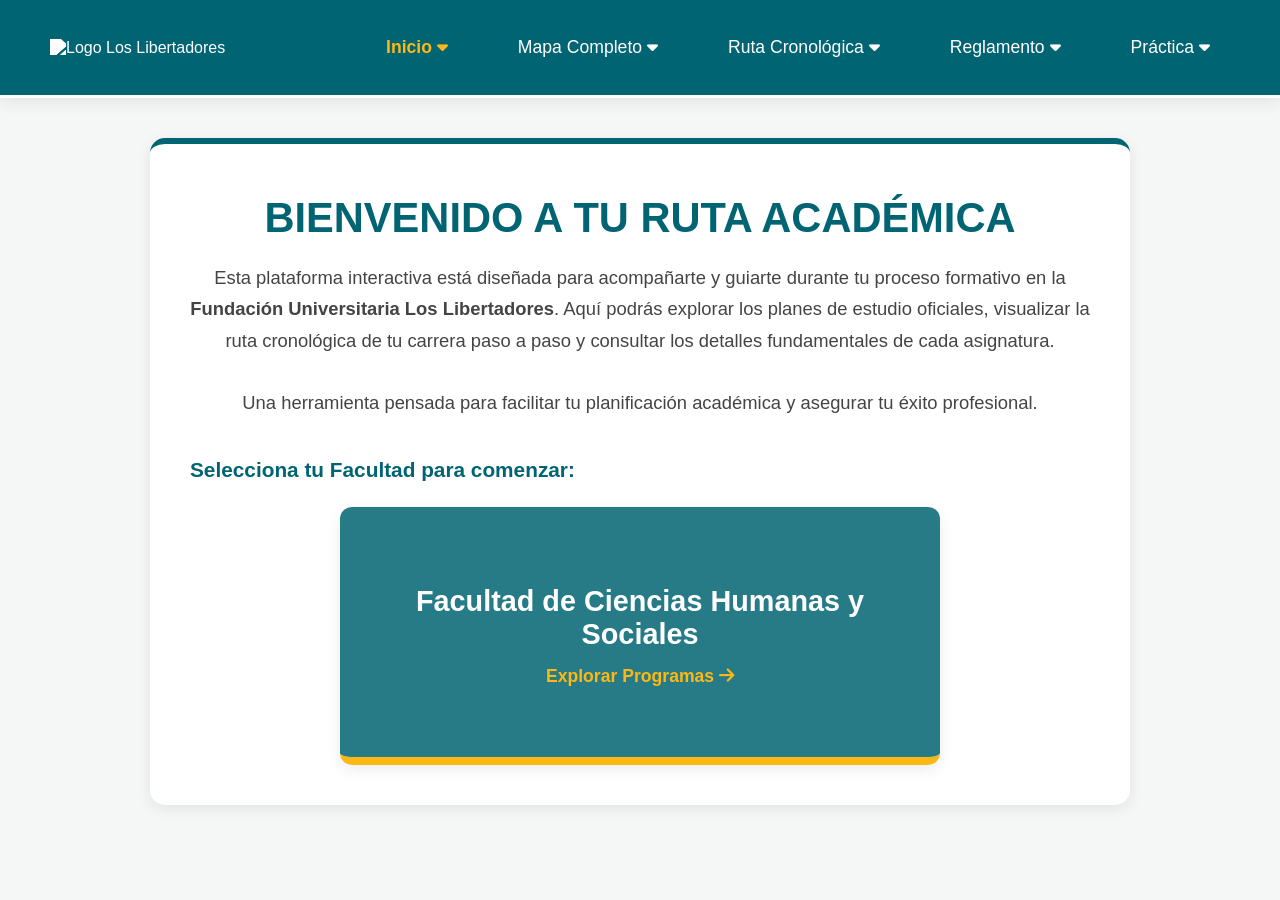
==== index.html @ 33a3ed1f "Update 17_04_26 index.html" ====
<!DOCTYPE html>
<html lang="es">
<head>
    <meta charset="UTF-8">
    <meta name="viewport" content="width=device-width, initial-scale=1.0">
    <title>Orientación de Ruta Académica - Los Libertadores</title>
    <link rel="stylesheet" href="style.css">
    <link rel="stylesheet" href="https://cdnjs.cloudflare.com/ajax/libs/font-awesome/6.0.0-beta3/css/all.min.css">
</head>
<body>

    <nav class="nav-institucional">
        <div class="nav-container">
            <img src="https://www.ulibertadores.edu.co/wp-content/uploads/Logo-Los-Libertadores-3-1.png" alt="Logo Los Libertadores" class="logo-nav">
            <div class="nav-menus">
                
                <div class="nav-dropdown">
                    <button class="nav-btn activo" id="btn-inicio" onclick="cambiarSeccion('pantalla-bienvenida')">Inicio <i class="fas fa-caret-down"></i></button>
                    <div class="dropdown-content">
                        <a onclick="cambiarSeccion('seleccion-programa')">Ver Todas las Facultades</a>
                        <a onclick="seleccionarCarrera('Educación Infantil Bogotá', 'seleccion-programa')">Ed. Infantil (Bogotá)</a>
                        <a onclick="seleccionarCarrera('Educación Infantil Cartagena', 'seleccion-programa')">Ed. Infantil (Cartagena)</a>
                        <a onclick="seleccionarCarrera('Educación Especial Bogotá', 'seleccion-programa')">Educación Especial</a>
                        <a onclick="seleccionarCarrera('Educación Infantil Virtual', 'seleccion-programa')">Ed. Infantil (Virtual)</a>
                        <a onclick="seleccionarCarrera('Etnoeducación Virtual', 'seleccion-programa')">Etnoeducación (Virtual)</a>
                    </div>
                </div>

                <div class="nav-dropdown">
                    <button class="nav-btn">Mapa Completo <i class="fas fa-caret-down"></i></button>
                    <div class="dropdown-content">
                        <a onclick="seleccionarCarrera('Educación Infantil Bogotá', 'mapa-general')">Ed. Infantil (Bogotá)</a>
                        <a onclick="seleccionarCarrera('Educación Infantil Cartagena', 'mapa-general')">Ed. Infantil (Cartagena)</a>
                        <a onclick="seleccionarCarrera('Educación Especial Bogotá', 'mapa-general')">Educación Especial</a>
                        <a onclick="seleccionarCarrera('Educación Infantil Virtual', 'mapa-general')">Ed. Infantil (Virtual)</a>
                        <a onclick="seleccionarCarrera('Etnoeducación Virtual', 'mapa-general')">Etnoeducación (Virtual)</a>
                    </div>
                </div>

                <div class="nav-dropdown">
                    <button class="nav-btn">Ruta Cronológica <i class="fas fa-caret-down"></i></button>
                    <div class="dropdown-content">
                        <a onclick="seleccionarCarrera('Educación Infantil Bogotá', 'mapa-cronologico')">Ed. Infantil (Bogotá)</a>
                        <a onclick="seleccionarCarrera('Educación Infantil Cartagena', 'mapa-cronologico')">Ed. Infantil (Cartagena)</a>
                        <a onclick="seleccionarCarrera('Educación Especial Bogotá', 'mapa-cronologico')">Educación Especial</a>
                        <a onclick="seleccionarCarrera('Educación Infantil Virtual', 'mapa-cronologico')">Ed. Infantil (Virtual)</a>
                        <a onclick="seleccionarCarrera('Etnoeducación Virtual', 'mapa-cronologico')">Etnoeducación (Virtual)</a>
                    </div>
                </div>

                <div class="nav-dropdown">
                    <button class="nav-btn" id="btn-reglamento" onclick="cambiarSeccion('pantalla-reglamento')">Reglamento <i class="fas fa-caret-down"></i></button>
                    <div class="dropdown-content">
                        <a onclick="seleccionarCarrera('Educación Infantil Bogotá', 'pantalla-reglamento')">Ed. Infantil (Bogotá)</a>
                        <a onclick="seleccionarCarrera('Educación Infantil Cartagena', 'pantalla-reglamento')">Ed. Infantil (Cartagena)</a>
                        <a onclick="seleccionarCarrera('Educación Especial Bogotá', 'pantalla-reglamento')">Educación Especial</a>
                        <a onclick="seleccionarCarrera('Educación Infantil Virtual', 'pantalla-reglamento')">Ed. Infantil (Virtual)</a>
                        <a onclick="seleccionarCarrera('Etnoeducación Virtual', 'pantalla-reglamento')">Etnoeducación (Virtual)</a>
                    </div>
                </div>

                <div class="nav-dropdown">
                    <button class="nav-btn" id="btn-practica" onclick="cambiarSeccion('pantalla-practica')">Práctica <i class="fas fa-caret-down"></i></button>
                    <div class="dropdown-content">
                        <a onclick="seleccionarCarrera('Educación Infantil Bogotá', 'pantalla-practica')">Ed. Infantil (Bogotá)</a>
                        <a onclick="seleccionarCarrera('Educación Infantil Cartagena', 'pantalla-practica')">Ed. Infantil (Cartagena)</a>
                        <a onclick="seleccionarCarrera('Educación Especial Bogotá', 'pantalla-practica')">Educación Especial</a>
                        <a onclick="seleccionarCarrera('Educación Infantil Virtual', 'pantalla-practica')">Ed. Infantil (Virtual)</a>
                        <a onclick="seleccionarCarrera('Etnoeducación Virtual', 'pantalla-practica')">Etnoeducación (Virtual)</a>
                    </div>
                </div>

            </div>
        </div>
    </nav>

    <main class="contenedor-plataforma">
        
        <section id="pantalla-bienvenida" class="pantalla-activa">
            <div class="contenedor-facultad centrado-intro">
                <h1 class="titulo-bienvenida">Bienvenido a tu Ruta Académica</h1>
                <p class="intro-texto">
                    Esta plataforma interactiva está diseñada para acompañarte y guiarte durante tu proceso formativo en la <strong>Fundación Universitaria Los Libertadores</strong>. Aquí podrás explorar los planes de estudio oficiales, visualizar la ruta cronológica de tu carrera paso a paso y consultar los detalles fundamentales de cada asignatura. <br><br>Una herramienta pensada para facilitar tu planificación académica y asegurar tu éxito profesional.
                </p>
                
                <h3 style="color: var(--color-institucional); margin-bottom: 25px; font-size: 1.3rem;">Selecciona tu Facultad para comenzar:</h3>
                
                <div class="grid-licenciaturas" style="grid-template-columns: 1fr; max-width: 600px; margin: 0 auto;">
                    <div class="card-carrera" style="background-image: url('https://images.unsplash.com/photo-1523240795612-9a054b0db644?q=80'); cursor: pointer;" onclick="cambiarSeccion('seleccion-programa')">
                        <div class="overlay-card"></div>
                        <div class="contenido-card">
                            <h2 style="font-size: 1.8rem; margin-bottom: 10px;">Facultad de Ciencias Humanas y Sociales</h2>
                            <p style="color: var(--amarillo-lib); font-weight: bold; font-size: 1.1rem; margin-top: 15px;">Explorar Programas <i class="fas fa-arrow-right"></i></p>
                        </div>
                    </div>
                </div>
            </div>
        </section>

        <section id="pantalla-reglamento" class="pantalla-oculta">
            <div class="contenedor-facultad">
                <h2 class="titulo-facultad">Reglamento Estudiantil</h2>
                <h3 id="subtitulo-reglamento" style="color: var(--amarillo-lib); margin-bottom: 20px;"></h3>
                <div class="info-texto">
                    <p>En esta sección podrás consultar el reglamento vigente, tus derechos y deberes como estudiante de la institución específicos para tu programa.</p>
                </div>
            </div>
        </section>

        <section id="pantalla-practica" class="pantalla-oculta">
            <div class="contenedor-facultad">
                <h2 class="titulo-facultad">Información de Práctica Pedagógica</h2>
                <h3 id="subtitulo-practica" style="color: var(--amarillo-lib); margin-bottom: 20px;"></h3>
                <div class="info-texto">
                    <p>Aquí encontrarás los lineamientos, formatos de informe y requisitos para el desarrollo de tus prácticas pedagógicas.</p>
                </div>
            </div>
        </section>

        <section id="seleccion-programa" class="pantalla-oculta">
            <div class="contenedor-facultad">
                <button class="btn-volver" onclick="cambiarSeccion('pantalla-bienvenida')" style="margin-bottom: 20px;">
                    <i class="fas fa-arrow-left"></i> Volver al Inicio
                </button>
                
                <h2 class="titulo-facultad">Programas Académicos</h2>
                <div class="grid-licenciaturas">
                    <div class="card-carrera card-infantil">
                        <div class="overlay-card"></div>
                        <div class="contenido-card">
                            <h2>Licenciatura en Educación Infantil (Bogotá)</h2>
                            <div class="botones-card">
                                <button onclick="seleccionarCarrera('Educación Infantil Bogotá', 'mapa-general')">Ver Mapa</button>
                                <button onclick="seleccionarCarrera('Educación Infantil Bogotá', 'mapa-cronologico')">Ver Ruta</button>
                            </div>
                        </div>
                    </div>
                    
                    <div class="card-carrera card-cartagena">
                        <div class="overlay-card"></div>
                        <div class="contenido-card">
                            <h2>Lic. en Educación Infantil (Cartagena)</h2>
                            <div class="botones-card">
                                <button onclick="seleccionarCarrera('Educación Infantil Cartagena', 'mapa-general')">Ver Mapa</button>
                                <button onclick="seleccionarCarrera('Educación Infantil Cartagena', 'mapa-cronologico')">Ver Ruta</button>
                            </div>
                        </div>
                    </div>

                    <div class="card-carrera card-especial">
                        <div class="overlay-card"></div>
                        <div class="contenido-card">
                            <h2>Licenciatura en Educación Especial</h2>
                            <div class="botones-card">
                                <button onclick="seleccionarCarrera('Educación Especial Bogotá', 'mapa-general')">Ver Mapa</button>
                                <button onclick="seleccionarCarrera('Educación Especial Bogotá', 'mapa-cronologico')">Ver Ruta</button>
                            </div>
                        </div>
                    </div>

                    <div class="card-carrera card-virtual">
                        <div class="overlay-card"></div>
                        <div class="contenido-card">
                            <h2>Lic. en Educación Infantil (Virtual)</h2>
                            <div class="botones-card">
                                <button onclick="seleccionarCarrera('Educación Infantil Virtual', 'mapa-general')">Ver Mapa</button>
                                <button onclick="seleccionarCarrera('Educación Infantil Virtual', 'mapa-cronologico')">Ver Ruta</button>
                            </div>
                        </div>
                    </div>

                    <div class="card-carrera card-etno">
                        <div class="overlay-card"></div>
                        <div class="contenido-card">
                            <h2>Licenciatura en Etnoeducación (Virtual)</h2>
                            <div class="botones-card">
                                <button onclick="seleccionarCarrera('Etnoeducación Virtual', 'mapa-general')">Ver Mapa</button>
                                <button onclick="seleccionarCarrera('Etnoeducación Virtual', 'mapa-cronologico')">Ver Ruta</button>
                            </div>
                        </div>
                    </div>
                </div>
            </div>
        </section>

        <section id="mapa-general" class="pantalla-oculta">
            <div class="contenedor-facultad">
                <header class="header-mapa">
                    <div style="display: flex; align-items: center; gap: 15px;">
                        <button class="btn-volver" onclick="cambiarSeccion('seleccion-programa')"><i class="fas fa-arrow-left"></i> Volver</button>
                        <h2>Mapa Curricular Completo</h2>
                    </div>
                    <span class="badget-programa" id="tag-general">Programa</span>
                </header>
                
                <div class="leyenda-colores">
                    <span class="badge-leyenda cat-basico">Básico / Pedagogía</span>
                    <span class="badge-leyenda cat-practica">Práctica Pedagógica</span>
                    <span class="badge-leyenda cat-disciplinar">Disciplinar / Didáctica</span>
                    <span class="badge-leyenda cat-investigacion">Investigación</span>
                    <span class="badge-leyenda cat-transversal">Transversal / Generales</span>
                    <span class="badge-leyenda cat-electivo">Electividad</span>
                </div>

                <div id="contenedor-malla-filas"></div>
            </div>
        </section>

        <section id="mapa-cronologico" class="pantalla-oculta">
            <div class="contenedor-facultad">
                <header class="header-mapa">
                    <div style="display: flex; align-items: center; gap: 15px;">
                        <button class="btn-volver" onclick="cambiarSeccion('seleccion-programa')"><i class="fas fa-arrow-left"></i> Volver</button>
                        <h2>Ruta Académica Paso a Paso</h2>
                    </div>
                    <span class="badget-programa" id="tag-cronologico">Programa</span>
                </header>
                <div class="roadmap-vertical">
                    <div class="linea-central"></div>
                    <div id="estaciones-roadmap"></div>
                </div>
            </div>
        </section>
    </main>

    <div id="modal-overlay" class="oculto" onclick="cerrarModal()"></div>
    <div id="modal-detalle" class="oculto">
        <button class="btn-cerrar-modal" onclick="cerrarModal()">×</button>
        <div class="modal-header">
            <div class="modal-tags">
                <span class="tag-modal" id="modal-tag-semestre">Semestre</span>
                <span class="tag-modal" id="det-categoria">Categoría</span>
            </div>
            <h2 id="det-nombre">Nombre de la Asignatura</h2>
        </div>
        <div class="modal-body">
            <div class="info-item">
                <strong><i class="fas fa-bullseye"></i> Objetivo:</strong>
                <p id="det-objetivo">Cargando objetivo...</p>
            </div>
            <div class="info-row">
                <div class="info-item">
                    <strong><i class="fas fa-list-ul"></i> Requisitos:</strong>
                    <p id="det-requisitos">Ninguno</p>
                </div>
                <div class="info-item">
                    <strong><i class="fas fa-star"></i> Créditos:</strong>
                    <p id="det-creditos">0</p>
                </div>
            </div>
        </div>
    </div>

    <script src="script.js"></script>
</body>
</html>
---- style.css ----
:root {
  --color-institucional: #006473; 
  --amarillo-lib: #fdb813;
  --blanco: #ffffff;
  --gris-fondo: #f4f7f6;
  --texto-oscuro: #2d3436;
  --sombra: 0 4px 15px rgba(0,0,0,0.08);
}

body { font-family: 'Segoe UI', Tahoma, Geneva, Verdana, sans-serif; background-color: var(--gris-fondo); margin: 0; color: var(--texto-oscuro); }

/* UTILIDADES CLAVE PARA OCULTAR/MOSTRAR */
.oculto { display: none !important; }
.pantalla-oculta { display: none !important; }
.pantalla-activa { display: block; animation: fadeIn 0.4s ease-in-out; }
@keyframes fadeIn { from { opacity: 0; transform: translateY(10px); } to { opacity: 1; transform: translateY(0); } }

/* Asegúrate de que el modal tenga una transición suave */
#modal-detalle, #modal-overlay { transition: all 0.3s ease; }

/* NAVEGACIÓN */
.nav-institucional { background-color: var(--color-institucional); padding: 25px 50px; box-shadow: var(--sombra); position: sticky; top: 0; z-index: 100; border-bottom: 3px solid var(--blanco); }
.nav-container { display: flex; justify-content: space-between; align-items: center; max-width: 1400px; margin: auto; }
.logo-nav { max-height: 70px; filter: brightness(0) invert(1); }
.nav-menus { display: flex; gap: 30px; align-items: center; }
.nav-btn { background: none; border: none; padding: 12px 20px; cursor: pointer; color: var(--blanco); font-size: 1.1rem; transition: 0.2s; font-weight: 500; }
.nav-btn:hover, .nav-btn.activo { color: var(--amarillo-lib); font-weight: bold; }

/* MENÚS DESPLEGABLES */
.nav-dropdown { position: relative; display: inline-block; }
.dropdown-content { display: none; position: absolute; background-color: var(--blanco); min-width: 250px; box-shadow: var(--sombra); z-index: 1; border-radius: 8px; overflow: hidden; top: 100%; left: 0; }
.dropdown-content a { color: var(--texto-oscuro); padding: 15px 20px; text-decoration: none; display: block; font-size: 0.95rem; cursor: pointer; border-bottom: 1px solid #eee; }
.dropdown-content a:hover { background-color: var(--gris-fondo); color: var(--color-institucional); padding-left: 25px; font-weight: bold; }
.nav-dropdown:hover .dropdown-content { display: block; }

/* CONTENEDOR PRINCIPAL */
.contenedor-plataforma { max-width: 1200px; margin: 40px auto; padding: 0 20px; }
.contenedor-facultad { background: var(--blanco); padding: 40px; border-radius: 15px; box-shadow: var(--sombra); border-top: 6px solid var(--color-institucional); }
.titulo-facultad { text-align: center; color: var(--color-institucional); font-size: 2.2rem; margin-top: 0; margin-bottom: 40px; text-transform: uppercase; }

/* GRID DE TARJETAS DE INICIO */
.grid-licenciaturas { display: grid; grid-template-columns: repeat(auto-fit, minmax(300px, 1fr)); gap: 25px; justify-content: center; }
.card-carrera { height: 250px; border-radius: 12px; position: relative; overflow: hidden; display: flex; align-items: center; justify-content: center; text-align: center; background-size: cover; background-position: center; border-bottom: 8px solid var(--amarillo-lib); box-shadow: var(--sombra); }
.overlay-card { position: absolute; width:100%; height:100%; background: rgba(0, 100, 115, 0.85); z-index: 1; transition: 0.3s; }
.card-carrera:hover .overlay-card { background: rgba(0, 100, 115, 0.95); }
.contenido-card { position: relative; z-index: 2; padding: 20px; width: 100%; }
.contenido-card h2 { color: var(--blanco); margin-bottom: 20px; font-size: 1.3rem; }
.botones-card { display: flex; gap: 10px; justify-content: center; }
.botones-card button { background: var(--blanco); color: var(--color-institucional); border: none; padding: 10px 15px; border-radius: 20px; font-weight: bold; cursor: pointer; transition: 0.2s; }
.botones-card button:hover { background: var(--amarillo-lib); color: var(--texto-oscuro); transform: scale(1.05); }

/* FONDOS TARJETAS */
.card-infantil { background-image: url('https://images.unsplash.com/photo-1502086223501-7ea24ea6324c?q=80'); }
.card-cartagena { background-image: url('https://images.unsplash.com/photo-1583417267826-cf5d9f36f94c?q=80'); }
.card-especial { background-image: url('https://images.unsplash.com/photo-1541829011-8935c1566f10?q=80'); }
.card-virtual { background-image: url('https://images.unsplash.com/photo-1485827404703-89b55fcc595e?q=80'); }
.card-etno { background-image: url('https://images.unsplash.com/photo-1523050853021-db983f6744a1?q=80'); }

/* HEADER MAPAS */
.header-mapa { display: flex; justify-content: space-between; align-items: center; border-bottom: 3px solid var(--color-institucional); padding-bottom: 10px; margin-bottom: 30px; }
.header-mapa h2 { color: var(--color-institucional); margin: 0; }
.badget-programa { background: var(--amarillo-lib); color: var(--texto-oscuro); padding: 8px 15px; border-radius: 20px; font-weight: bold; }

/* COLORES Y LEYENDA */
.leyenda-colores { display: flex; flex-wrap: wrap; gap: 10px; margin-bottom: 25px; justify-content: center; }
.badge-leyenda { padding: 6px 15px; border-radius: 20px; font-size: 0.85rem; font-weight: bold; color: #333; }

/* CLASES DE COLORES POR CATEGORÍA (Se usan en Malla, Roadmap y Modal) */
.cat-basico { background-color: #bbdefb; border: 2px solid #2196f3; } /* Azul - Básico */
.cat-practica { background-color: #b2dfdb; border: 2px solid #009688; } /* Verde - Práctica */
.cat-disciplinar { background-color: #ffe0b2; border: 2px solid #ff9800; } /* Naranja - Disciplinar */
.cat-investigacion { background-color: #e1bee7; border: 2px solid #9c27b0; } /* Morado - Investigación */
.cat-transversal { background-color: #f0f4c3; border: 2px solid #afb42b; } /* Verde Lima - Transversal */
.cat-electivo { background-color: #cfd8dc; border: 2px solid #607d8b; } /* Gris - Electivas */

/* MALLA GENERAL FILAS */
.fila-semestre { display: flex; background: white; margin-bottom: 15px; border-radius: 10px; box-shadow: 0 2px 8px rgba(0,0,0,0.06); overflow: hidden; min-height: 90px; }
.etiqueta-semestre { background: var(--color-institucional); color: white; display: flex; align-items: center; justify-content: center; width: 140px; font-weight: bold; font-size: 1rem; text-align: center; padding: 10px; }
.materias-grid { display: grid; grid-template-columns: repeat(auto-fit, minmax(160px, 1fr)); gap: 15px; padding: 20px; width: 100%; }

/* CELDA MATERIA CON CRÉDITOS */
.materia-cell { 
    position: relative; 
    padding: 15px 15px 30px 15px; 
    border-radius: 8px; text-align: center; font-size: 0.85rem; font-weight: bold; 
    cursor: pointer; transition: 0.2s; display: flex; align-items: center; justify-content: center; 
    box-shadow: 0 2px 4px rgba(0,0,0,0.1); color: #333;
}
.materia-cell:hover { transform: translateY(-3px); filter: brightness(0.95); }

.badge-creditos {
    position: absolute;
    bottom: 5px;
    right: 5px;
    background: rgba(255,255,255,0.8);
    padding: 2px 8px;
    border-radius: 10px;
    font-size: 0.75rem;
    font-weight: 800;
}

/* ROADMAP CRONOLÓGICO */
.roadmap-vertical { position: relative; padding: 40px 0; max-width: 900px; margin: auto; }
.linea-central { position: absolute; left: 50%; transform: translateX(-50%); width: 4px; height: 100%; background-color: var(--color-institucional); opacity: 0.2; }
.estacion-roadmap { display: flex; align-items: center; margin-bottom: 40px; position: relative; z-index: 2; }
.estacion-roadmap:nth-child(odd) { flex-direction: row-reverse; }
.punto-circulo { width: 60px; height: 60px; border-radius: 50%; background: var(--blanco); border: 6px solid var(--color-institucional); box-shadow: var(--sombra); display: flex; align-items: center; justify-content: center; font-size: 1.4rem; font-weight: 800; color: var(--color-institucional); margin: 0 40px; }
.caja-info { background: var(--blanco); padding: 25px; border-radius: 12px; width: calc(50% - 100px); box-shadow: var(--sombra); border-top: 5px solid var(--amarillo-lib); }
.lista-materias-roadmap { display: flex; flex-direction: column; gap: 10px; margin-top: 15px; }
.materia-roadmap { padding: 10px; border-radius: 5px; cursor: pointer; font-weight: bold; font-size: 0.9rem; display: flex; justify-content: space-between; align-items: center;}
.materia-roadmap:hover { filter: brightness(0.95); transform: scale(1.02); }

/* --- ESTILOS PANTALLA BIENVENIDA --- */
.centrado-intro {
    max-width: 900px;
    margin: 0 auto;
}
.titulo-bienvenida {
    color: var(--color-institucional);
    font-size: 2.6rem;
    margin-top: 10px;
    margin-bottom: 20px;
    text-align: center;
    text-transform: uppercase;
}
.intro-texto {
    font-size: 1.15rem;
    line-height: 1.7;
    color: #444;
    margin-bottom: 40px;
    text-align: center;
}

/* --- MODAL DETALLES --- */
#modal-overlay { position: fixed; top: 0; left: 0; width: 100%; height: 100%; background: rgba(0,0,0,0.7); z-index: 999; }
#modal-detalle { 
    position: fixed; top: 50%; left: 50%; transform: translate(-50%, -50%); 
    background: white; width: 550px; max-width: 90%; border-radius: 15px; 
    z-index: 1000; padding: 35px; box-shadow: 0 20px 40px rgba(0,0,0,0.3); 
}
.btn-cerrar-modal { position: absolute; top: 15px; right: 20px; font-size: 2rem; border: none; background: none; cursor: pointer; color: #777; transition: 0.2s; }
.btn-cerrar-modal:hover { color: var(--color-institucional); transform: scale(1.1); }

.modal-header { border-bottom: 3px solid var(--amarillo-lib); margin-bottom: 25px; padding-bottom: 15px; }
.modal-tags { display: flex; gap: 10px; margin-bottom: 15px; flex-wrap: wrap; }
.tag-modal { background: var(--color-institucional); color: white; padding: 6px 15px; border-radius: 20px; font-size: 0.85rem; font-weight: bold; border: 2px solid transparent; }

#det-nombre { color: var(--color-institucional); margin: 0; font-size: 1.8rem; line-height: 1.2; }

/* Cajas de información dentro del Modal */
.info-item { background: var(--gris-fondo); padding: 15px 20px; border-radius: 10px; margin-bottom: 15px; border-left: 4px solid var(--color-institucional); }
.info-item strong { display: block; color: var(--color-institucional); font-size: 1.1rem; margin-bottom: 8px; }
.info-item p { margin: 0; font-size: 0.95rem; line-height: 1.5; color: #444; }

.info-row { display: flex; gap: 15px; }
.info-row .info-item { flex: 1; margin-bottom: 0; }

/* --- BOTÓN DE VOLVER --- */
.btn-volver {
    background-color: var(--amarillo-lib);
    color: var(--color-institucional);
    border: none;
    padding: 8px 16px;
    border-radius: 6px;
    font-weight: bold;
    cursor: pointer;
    transition: background-color 0.2s, color 0.2s, transform 0.2s;
    display: inline-flex;
    align-items: center;
    gap: 8px;
    font-size: 0.95rem;
    box-shadow: 0 2px 5px rgba(0,0,0,0.1);
}

.btn-volver:hover {
    background-color: var(--color-institucional);
    color: var(--blanco);
    transform: translateX(-3px); /* Pequeño efecto de moverse hacia atrás */
}
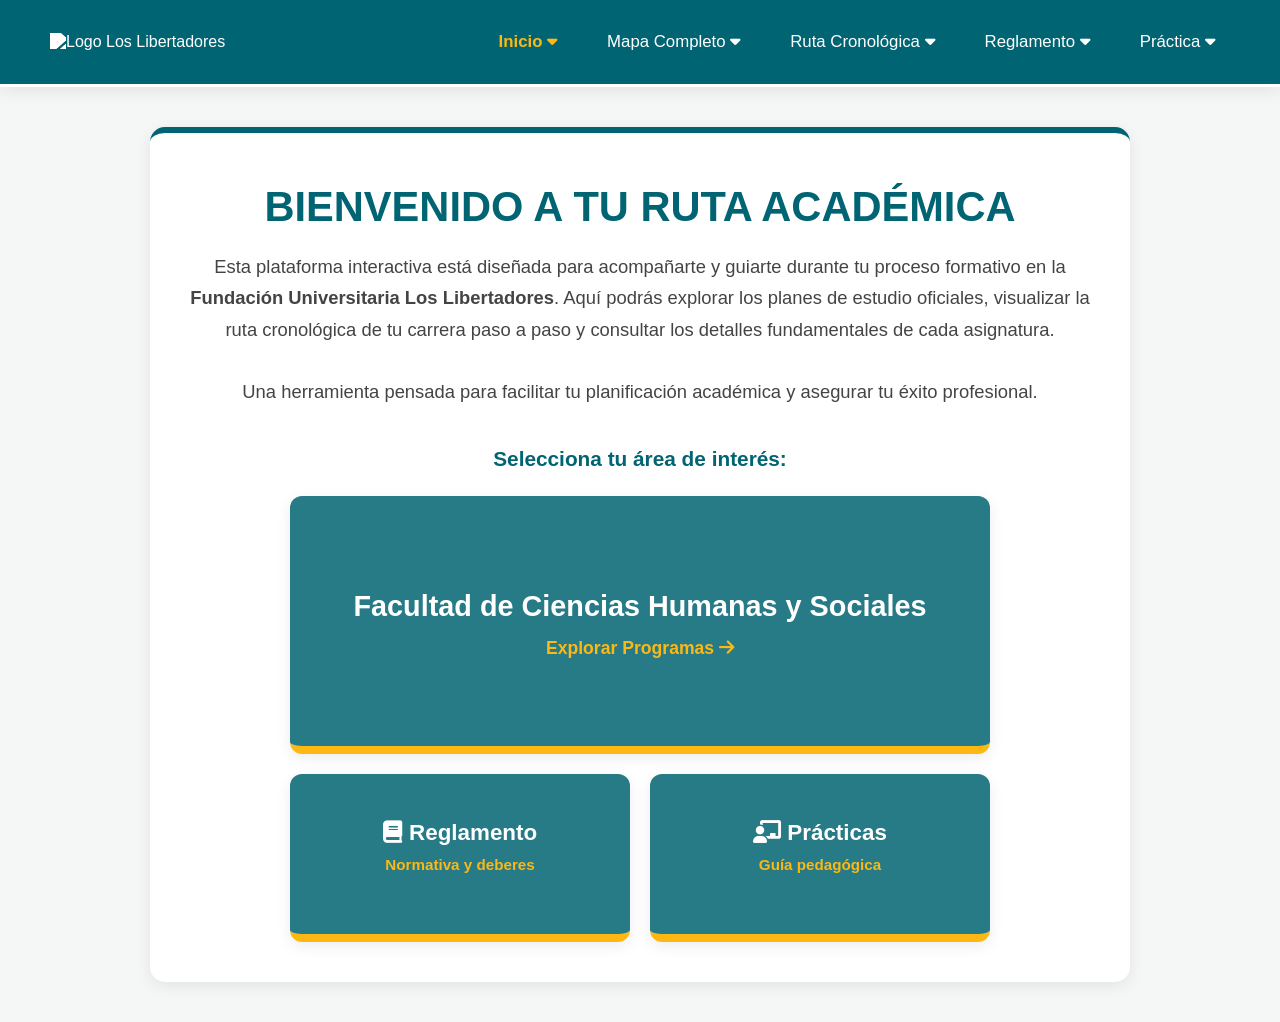
==== commit 1972657b: "Update 18_04_26 index.html" ====
--- a/index.html
+++ b/index.html
@@ -17,12 +17,7 @@
                 <div class="nav-dropdown">
                     <button class="nav-btn activo" id="btn-inicio" onclick="cambiarSeccion('pantalla-bienvenida')">Inicio <i class="fas fa-caret-down"></i></button>
                     <div class="dropdown-content">
-                        <a onclick="cambiarSeccion('seleccion-programa')">Ver Todas las Facultades</a>
-                        <a onclick="seleccionarCarrera('Educación Infantil Bogotá', 'seleccion-programa')">Ed. Infantil (Bogotá)</a>
-                        <a onclick="seleccionarCarrera('Educación Infantil Cartagena', 'seleccion-programa')">Ed. Infantil (Cartagena)</a>
-                        <a onclick="seleccionarCarrera('Educación Especial Bogotá', 'seleccion-programa')">Educación Especial</a>
-                        <a onclick="seleccionarCarrera('Educación Infantil Virtual', 'seleccion-programa')">Ed. Infantil (Virtual)</a>
-                        <a onclick="seleccionarCarrera('Etnoeducación Virtual', 'seleccion-programa')">Etnoeducación (Virtual)</a>
+                        <a onclick="cambiarSeccion('seleccion-programa')">Facultad de Ciencias Humanas y Sociales</a>
                     </div>
                 </div>
 
@@ -51,22 +46,20 @@
                 <div class="nav-dropdown">
                     <button class="nav-btn" id="btn-reglamento" onclick="cambiarSeccion('pantalla-reglamento')">Reglamento <i class="fas fa-caret-down"></i></button>
                     <div class="dropdown-content">
-                        <a onclick="seleccionarCarrera('Educación Infantil Bogotá', 'pantalla-reglamento')">Ed. Infantil (Bogotá)</a>
-                        <a onclick="seleccionarCarrera('Educación Infantil Cartagena', 'pantalla-reglamento')">Ed. Infantil (Cartagena)</a>
-                        <a onclick="seleccionarCarrera('Educación Especial Bogotá', 'pantalla-reglamento')">Educación Especial</a>
-                        <a onclick="seleccionarCarrera('Educación Infantil Virtual', 'pantalla-reglamento')">Ed. Infantil (Virtual)</a>
-                        <a onclick="seleccionarCarrera('Etnoeducación Virtual', 'pantalla-reglamento')">Etnoeducación (Virtual)</a>
+                        <a onclick="cambiarSeccion('pantalla-reglamento')">Disposiciones Generales</a>
+                        <a onclick="cambiarSeccion('pantalla-reglamento')">Definiciones Clave</a>
+                        <a onclick="cambiarSeccion('pantalla-reglamento')">Derechos y Deberes</a>
+                        <a onclick="cambiarSeccion('pantalla-reglamento')">Régimen Disciplinario</a>
                     </div>
                 </div>
 
                 <div class="nav-dropdown">
                     <button class="nav-btn" id="btn-practica" onclick="cambiarSeccion('pantalla-practica')">Práctica <i class="fas fa-caret-down"></i></button>
                     <div class="dropdown-content">
-                        <a onclick="seleccionarCarrera('Educación Infantil Bogotá', 'pantalla-practica')">Ed. Infantil (Bogotá)</a>
-                        <a onclick="seleccionarCarrera('Educación Infantil Cartagena', 'pantalla-practica')">Ed. Infantil (Cartagena)</a>
-                        <a onclick="seleccionarCarrera('Educación Especial Bogotá', 'pantalla-practica')">Educación Especial</a>
-                        <a onclick="seleccionarCarrera('Educación Infantil Virtual', 'pantalla-practica')">Ed. Infantil (Virtual)</a>
-                        <a onclick="seleccionarCarrera('Etnoeducación Virtual', 'pantalla-practica')">Etnoeducación (Virtual)</a>
+                        <a onclick="cambiarSeccion('pantalla-practica')">Lineamientos y Requisitos</a>
+                        <a onclick="cambiarSeccion('pantalla-practica')">Modalidades de Práctica</a>
+                        <a onclick="cambiarSeccion('pantalla-practica')">Formatos de Informe</a>
+                        <a onclick="cambiarSeccion('pantalla-practica')">Evaluación y Seguimiento</a>
                     </div>
                 </div>
 
@@ -83,9 +76,9 @@
                     Esta plataforma interactiva está diseñada para acompañarte y guiarte durante tu proceso formativo en la <strong>Fundación Universitaria Los Libertadores</strong>. Aquí podrás explorar los planes de estudio oficiales, visualizar la ruta cronológica de tu carrera paso a paso y consultar los detalles fundamentales de cada asignatura. <br><br>Una herramienta pensada para facilitar tu planificación académica y asegurar tu éxito profesional.
                 </p>
                 
-                <h3 style="color: var(--color-institucional); margin-bottom: 25px; font-size: 1.3rem;">Selecciona tu Facultad para comenzar:</h3>
-                
-                <div class="grid-licenciaturas" style="grid-template-columns: 1fr; max-width: 600px; margin: 0 auto;">
+                <h3 style="color: var(--color-institucional); margin-bottom: 25px; font-size: 1.3rem; text-align: center;">Selecciona tu área de interés:</h3>
+                
+                <div style="max-width: 700px; margin: 0 auto;">
                     <div class="card-carrera" style="background-image: url('https://images.unsplash.com/photo-1523240795612-9a054b0db644?q=80'); cursor: pointer;" onclick="cambiarSeccion('seleccion-programa')">
                         <div class="overlay-card"></div>
                         <div class="contenido-card">
@@ -93,6 +86,24 @@
                             <p style="color: var(--amarillo-lib); font-weight: bold; font-size: 1.1rem; margin-top: 15px;">Explorar Programas <i class="fas fa-arrow-right"></i></p>
                         </div>
                     </div>
+
+                    <div style="display: grid; grid-template-columns: 1fr 1fr; gap: 20px; margin-top: 20px;">
+                        <div class="card-carrera" style="background-image: url('https://images.unsplash.com/photo-1589829085413-56de8ae18c73?q=80'); cursor: pointer; height: 160px;" onclick="cambiarSeccion('pantalla-reglamento')">
+                            <div class="overlay-card" style="background: rgba(0, 100, 115, 0.85);"></div>
+                            <div class="contenido-card">
+                                <h3 style="color: white; margin: 0; font-size: 1.4rem;"><i class="fas fa-book"></i> Reglamento</h3>
+                                <p style="color: var(--amarillo-lib); font-weight: bold; font-size: 0.95rem; margin-top: 10px;">Normativa y deberes</p>
+                            </div>
+                        </div>
+                        
+                        <div class="card-carrera" style="background-image: url('https://images.unsplash.com/photo-1427504494785-3a9ca7044f45?q=80'); cursor: pointer; height: 160px;" onclick="cambiarSeccion('pantalla-practica')">
+                            <div class="overlay-card" style="background: rgba(0, 100, 115, 0.85);"></div>
+                            <div class="contenido-card">
+                                <h3 style="color: white; margin: 0; font-size: 1.4rem;"><i class="fas fa-chalkboard-teacher"></i> Prácticas</h3>
+                                <p style="color: var(--amarillo-lib); font-weight: bold; font-size: 0.95rem; margin-top: 10px;">Guía pedagógica</p>
+                            </div>
+                        </div>
+                    </div>
                 </div>
             </div>
         </section>
@@ -100,9 +111,71 @@
         <section id="pantalla-reglamento" class="pantalla-oculta">
             <div class="contenedor-facultad">
                 <h2 class="titulo-facultad">Reglamento Estudiantil</h2>
-                <h3 id="subtitulo-reglamento" style="color: var(--amarillo-lib); margin-bottom: 20px;"></h3>
                 <div class="info-texto">
-                    <p>En esta sección podrás consultar el reglamento vigente, tus derechos y deberes como estudiante de la institución específicos para tu programa.</p>
+                    <p>En esta sección podrás consultar la estructura del reglamento vigente aplicable a toda la comunidad estudiantil Libertadora.</p>
+                </div>
+
+                <h3 style="color: var(--color-institucional); margin-top: 50px; border-bottom: 2px solid var(--amarillo-lib); padding-bottom: 10px;">1. Disposiciones Generales</h3>
+                <div style="display: grid; grid-template-columns: repeat(auto-fit, minmax(250px, 1fr)); gap: 20px; margin-top: 20px;">
+                    <div style="background: var(--gris-fondo); padding: 20px; border-radius: 10px; text-align: center; border-top: 4px solid var(--amarillo-lib); box-shadow: var(--sombra);">
+                        <i class="fas fa-bullseye" style="font-size: 2.5rem; color: var(--color-institucional); margin-bottom: 15px;"></i>
+                        <h3 style="color: var(--color-institucional); margin-bottom: 10px; font-size: 1.2rem;">Alcance</h3>
+                        <button class="btn-volver" style="margin-top: 15px; font-size: 0.9rem;">Ver Detalle</button>
+                    </div>
+                    <div style="background: var(--gris-fondo); padding: 20px; border-radius: 10px; text-align: center; border-top: 4px solid var(--amarillo-lib); box-shadow: var(--sombra);">
+                        <i class="fas fa-balance-scale" style="font-size: 2.5rem; color: var(--color-institucional); margin-bottom: 15px;"></i>
+                        <h3 style="color: var(--color-institucional); margin-bottom: 10px; font-size: 1.2rem;">Criterios Orientadores</h3>
+                        <button class="btn-volver" style="margin-top: 15px; font-size: 0.9rem;">Ver Detalle</button>
+                    </div>
+                </div>
+
+                <h3 style="color: var(--color-institucional); margin-top: 50px; border-bottom: 2px solid var(--amarillo-lib); padding-bottom: 10px;">2. Definiciones Claves</h3>
+                <div style="display: grid; grid-template-columns: repeat(auto-fit, minmax(250px, 1fr)); gap: 20px; margin-top: 20px;">
+                    <div style="background: var(--gris-fondo); padding: 20px; border-radius: 10px; text-align: center; border-top: 4px solid var(--amarillo-lib); box-shadow: var(--sombra);">
+                        <i class="fas fa-door-open" style="font-size: 2.5rem; color: var(--color-institucional); margin-bottom: 15px;"></i>
+                        <h3 style="color: var(--color-institucional); margin-bottom: 10px; font-size: 1.2rem;">Admisión</h3>
+                        <button class="btn-volver" style="margin-top: 15px; font-size: 0.9rem;">Ver Detalle</button>
+                    </div>
+                    <div style="background: var(--gris-fondo); padding: 20px; border-radius: 10px; text-align: center; border-top: 4px solid var(--amarillo-lib); box-shadow: var(--sombra);">
+                        <i class="fas fa-pause-circle" style="font-size: 2.5rem; color: var(--color-institucional); margin-bottom: 15px;"></i>
+                        <h3 style="color: var(--color-institucional); margin-bottom: 10px; font-size: 1.2rem;">Aplazamiento de Matrícula</h3>
+                        <button class="btn-volver" style="margin-top: 15px; font-size: 0.9rem;">Ver Detalle</button>
+                    </div>
+                    <div style="background: var(--gris-fondo); padding: 20px; border-radius: 10px; text-align: center; border-top: 4px solid var(--amarillo-lib); box-shadow: var(--sombra);">
+                        <i class="fas fa-calendar-alt" style="font-size: 2.5rem; color: var(--color-institucional); margin-bottom: 15px;"></i>
+                        <h3 style="color: var(--color-institucional); margin-bottom: 10px; font-size: 1.2rem;">Calendario Académico</h3>
+                        <button class="btn-volver" style="margin-top: 15px; font-size: 0.9rem;">Ver Detalle</button>
+                    </div>
+                    <div style="background: var(--gris-fondo); padding: 20px; border-radius: 10px; text-align: center; border-top: 4px solid var(--amarillo-lib); box-shadow: var(--sombra);">
+                        <i class="fas fa-times-circle" style="font-size: 2.5rem; color: var(--color-institucional); margin-bottom: 15px;"></i>
+                        <h3 style="color: var(--color-institucional); margin-bottom: 10px; font-size: 1.2rem;">Cancelación de Matrícula</h3>
+                        <button class="btn-volver" style="margin-top: 15px; font-size: 0.9rem;">Ver Detalle</button>
+                    </div>
+                    <div style="background: var(--gris-fondo); padding: 20px; border-radius: 10px; text-align: center; border-top: 4px solid var(--amarillo-lib); box-shadow: var(--sombra);">
+                        <i class="fas fa-clipboard-check" style="font-size: 2.5rem; color: var(--color-institucional); margin-bottom: 15px;"></i>
+                        <h3 style="color: var(--color-institucional); margin-bottom: 10px; font-size: 1.2rem;">Evaluación del Aprendizaje</h3>
+                        <button class="btn-volver" style="margin-top: 15px; font-size: 0.9rem;">Ver Detalle</button>
+                    </div>
+                    <div style="background: var(--gris-fondo); padding: 20px; border-radius: 10px; text-align: center; border-top: 4px solid var(--amarillo-lib); box-shadow: var(--sombra);">
+                        <i class="fas fa-exchange-alt" style="font-size: 2.5rem; color: var(--color-institucional); margin-bottom: 15px;"></i>
+                        <h3 style="color: var(--color-institucional); margin-bottom: 10px; font-size: 1.2rem;">Homologación</h3>
+                        <button class="btn-volver" style="margin-top: 15px; font-size: 0.9rem;">Ver Detalle</button>
+                    </div>
+                    <div style="background: var(--gris-fondo); padding: 20px; border-radius: 10px; text-align: center; border-top: 4px solid var(--amarillo-lib); box-shadow: var(--sombra);">
+                        <i class="fas fa-graduation-cap" style="font-size: 2.5rem; color: var(--color-institucional); margin-bottom: 15px;"></i>
+                        <h3 style="color: var(--color-institucional); margin-bottom: 10px; font-size: 1.2rem;">Opción de Grado</h3>
+                        <button class="btn-volver" style="margin-top: 15px; font-size: 0.9rem;">Ver Detalle</button>
+                    </div>
+                    <div style="background: var(--gris-fondo); padding: 20px; border-radius: 10px; text-align: center; border-top: 4px solid var(--amarillo-lib); box-shadow: var(--sombra);">
+                        <i class="fas fa-hands-helping" style="font-size: 2.5rem; color: var(--color-institucional); margin-bottom: 15px;"></i>
+                        <h3 style="color: var(--color-institucional); margin-bottom: 10px; font-size: 1.2rem;">Programa PyGO</h3>
+                        <button class="btn-volver" style="margin-top: 15px; font-size: 0.9rem;">Ver Detalle</button>
+                    </div>
+                    <div style="background: var(--gris-fondo); padding: 20px; border-radius: 10px; text-align: center; border-top: 4px solid var(--amarillo-lib); box-shadow: var(--sombra);">
+                        <i class="fas fa-random" style="font-size: 2.5rem; color: var(--color-institucional); margin-bottom: 15px;"></i>
+                        <h3 style="color: var(--color-institucional); margin-bottom: 10px; font-size: 1.2rem;">Transferencias</h3>
+                        <button class="btn-volver" style="margin-top: 15px; font-size: 0.9rem;">Ver Detalle</button>
+                    </div>
                 </div>
             </div>
         </section>
@@ -110,9 +183,26 @@
         <section id="pantalla-practica" class="pantalla-oculta">
             <div class="contenedor-facultad">
                 <h2 class="titulo-facultad">Información de Práctica Pedagógica</h2>
-                <h3 id="subtitulo-practica" style="color: var(--amarillo-lib); margin-bottom: 20px;"></h3>
                 <div class="info-texto">
-                    <p>Aquí encontrarás los lineamientos, formatos de informe y requisitos para el desarrollo de tus prácticas pedagógicas.</p>
+                    <p>Encuentra aquí la estructura y herramientas clave para el desarrollo de tus prácticas profesionales y pedagógicas.</p>
+                </div>
+
+                <div style="display: grid; grid-template-columns: repeat(auto-fit, minmax(250px, 1fr)); gap: 20px; margin-top: 30px;">
+                    <div style="background: var(--gris-fondo); padding: 20px; border-radius: 10px; text-align: center; border-top: 4px solid var(--amarillo-lib); box-shadow: var(--sombra);">
+                        <i class="fas fa-file-contract" style="font-size: 2.5rem; color: var(--color-institucional); margin-bottom: 15px;"></i>
+                        <h3 style="color: var(--color-institucional); margin-bottom: 10px; font-size: 1.2rem;">Lineamientos y Requisitos</h3>
+                        <button class="btn-volver" style="margin-top: 15px; font-size: 0.9rem;">Ver Detalle</button>
+                    </div>
+                    <div style="background: var(--gris-fondo); padding: 20px; border-radius: 10px; text-align: center; border-top: 4px solid var(--amarillo-lib); box-shadow: var(--sombra);">
+                        <i class="fas fa-users-cog" style="font-size: 2.5rem; color: var(--color-institucional); margin-bottom: 15px;"></i>
+                        <h3 style="color: var(--color-institucional); margin-bottom: 10px; font-size: 1.2rem;">Modalidades de Práctica</h3>
+                        <button class="btn-volver" style="margin-top: 15px; font-size: 0.9rem;">Ver Detalle</button>
+                    </div>
+                    <div style="background: var(--gris-fondo); padding: 20px; border-radius: 10px; text-align: center; border-top: 4px solid var(--amarillo-lib); box-shadow: var(--sombra);">
+                        <i class="fas fa-file-alt" style="font-size: 2.5rem; color: var(--color-institucional); margin-bottom: 15px;"></i>
+                        <h3 style="color: var(--color-institucional); margin-bottom: 10px; font-size: 1.2rem;">Formatos Institucionales</h3>
+                        <button class="btn-volver" style="margin-top: 15px; font-size: 0.9rem;">Ver Detalle</button>
+                    </div>
                 </div>
             </div>
         </section>
@@ -235,17 +325,17 @@
         </div>
         <div class="modal-body">
             <div class="info-item">
-                <strong><i class="fas fa-bullseye"></i> Objetivo:</strong>
-                <p id="det-objetivo">Cargando objetivo...</p>
+                <strong><i class="fas fa-bullseye"></i> Información:</strong>
+                <p id="det-objetivo">Cargando contenido...</p>
             </div>
             <div class="info-row">
-                <div class="info-item">
-                    <strong><i class="fas fa-list-ul"></i> Requisitos:</strong>
+                <div class="info-item" style="flex: 2;">
+                    <strong id="lbl-requisitos"><i class="fas fa-list-ul"></i> Requisitos:</strong>
                     <p id="det-requisitos">Ninguno</p>
                 </div>
-                <div class="info-item">
-                    <strong><i class="fas fa-star"></i> Créditos:</strong>
-                    <p id="det-creditos">0</p>
+                <div class="info-item" style="flex: 1; text-align: center;">
+                    <strong id="lbl-creditos"><i class="fas fa-star"></i> Créditos:</strong>
+                    <p id="det-creditos" style="font-size: 1.2rem; font-weight: bold; color: var(--color-institucional);">0</p>
                 </div>
             </div>
         </div>
--- a/style.css
+++ b/style.css
@@ -7,46 +7,107 @@
   --sombra: 0 4px 15px rgba(0,0,0,0.08);
 }
 
-body { font-family: 'Segoe UI', Tahoma, Geneva, Verdana, sans-serif; background-color: var(--gris-fondo); margin: 0; color: var(--texto-oscuro); }
+body { 
+    font-family: 'Segoe UI', Tahoma, Geneva, Verdana, sans-serif; 
+    background-color: var(--gris-fondo); 
+    margin: 0; 
+    color: var(--texto-oscuro); 
+}
 
 /* UTILIDADES CLAVE PARA OCULTAR/MOSTRAR */
 .oculto { display: none !important; }
 .pantalla-oculta { display: none !important; }
 .pantalla-activa { display: block; animation: fadeIn 0.4s ease-in-out; }
-@keyframes fadeIn { from { opacity: 0; transform: translateY(10px); } to { opacity: 1; transform: translateY(0); } }
-
-/* Asegúrate de que el modal tenga una transición suave */
+@keyframes fadeIn { 
+    from { opacity: 0; transform: translateY(10px); } 
+    to { opacity: 1; transform: translateY(0); } 
+}
+
+/* Transiciones suaves */
 #modal-detalle, #modal-overlay { transition: all 0.3s ease; }
 
-/* NAVEGACIÓN */
-.nav-institucional { background-color: var(--color-institucional); padding: 25px 50px; box-shadow: var(--sombra); position: sticky; top: 0; z-index: 100; border-bottom: 3px solid var(--blanco); }
+/* --- NAVEGACIÓN --- */
+.nav-institucional { 
+    background-color: var(--color-institucional); 
+    padding: 20px 50px; 
+    box-shadow: var(--sombra); 
+    position: sticky; 
+    top: 0; 
+    z-index: 100; 
+    border-bottom: 3px solid var(--blanco); 
+}
 .nav-container { display: flex; justify-content: space-between; align-items: center; max-width: 1400px; margin: auto; }
-.logo-nav { max-height: 70px; filter: brightness(0) invert(1); }
-.nav-menus { display: flex; gap: 30px; align-items: center; }
-.nav-btn { background: none; border: none; padding: 12px 20px; cursor: pointer; color: var(--blanco); font-size: 1.1rem; transition: 0.2s; font-weight: 500; }
+.logo-nav { max-height: 60px; filter: brightness(0) invert(1); }
+.nav-menus { display: flex; gap: 20px; align-items: center; }
+.nav-btn { 
+    background: none; border: none; padding: 12px 15px; cursor: pointer; 
+    color: var(--blanco); font-size: 1.05rem; transition: 0.2s; font-weight: 500; 
+}
 .nav-btn:hover, .nav-btn.activo { color: var(--amarillo-lib); font-weight: bold; }
 
 /* MENÚS DESPLEGABLES */
 .nav-dropdown { position: relative; display: inline-block; }
-.dropdown-content { display: none; position: absolute; background-color: var(--blanco); min-width: 250px; box-shadow: var(--sombra); z-index: 1; border-radius: 8px; overflow: hidden; top: 100%; left: 0; }
-.dropdown-content a { color: var(--texto-oscuro); padding: 15px 20px; text-decoration: none; display: block; font-size: 0.95rem; cursor: pointer; border-bottom: 1px solid #eee; }
-.dropdown-content a:hover { background-color: var(--gris-fondo); color: var(--color-institucional); padding-left: 25px; font-weight: bold; }
+.dropdown-content { 
+    display: none; position: absolute; background-color: var(--blanco); 
+    min-width: 260px; box-shadow: var(--sombra); z-index: 1; 
+    border-radius: 8px; overflow: hidden; top: 100%; left: 0; 
+}
+
+/* Ajuste para que los últimos menús no se salgan de la pantalla derecha */
+.nav-dropdown:nth-last-child(1) .dropdown-content,
+.nav-dropdown:nth-last-child(2) .dropdown-content {
+    left: auto;
+    right: 0;
+}
+
+.dropdown-content a { 
+    color: var(--texto-oscuro); padding: 15px 20px; text-decoration: none; 
+    display: block; font-size: 0.95rem; cursor: pointer; border-bottom: 1px solid #eee; 
+}
+.dropdown-content a:hover { 
+    background-color: var(--gris-fondo); color: var(--color-institucional); 
+    padding-left: 25px; font-weight: bold; transition: 0.2s;
+}
 .nav-dropdown:hover .dropdown-content { display: block; }
 
-/* CONTENEDOR PRINCIPAL */
+/* --- CONTENEDOR PRINCIPAL --- */
 .contenedor-plataforma { max-width: 1200px; margin: 40px auto; padding: 0 20px; }
-.contenedor-facultad { background: var(--blanco); padding: 40px; border-radius: 15px; box-shadow: var(--sombra); border-top: 6px solid var(--color-institucional); }
-.titulo-facultad { text-align: center; color: var(--color-institucional); font-size: 2.2rem; margin-top: 0; margin-bottom: 40px; text-transform: uppercase; }
-
-/* GRID DE TARJETAS DE INICIO */
+.contenedor-facultad { 
+    background: var(--blanco); padding: 40px; border-radius: 15px; 
+    box-shadow: var(--sombra); border-top: 6px solid var(--color-institucional); 
+}
+.titulo-facultad { 
+    text-align: center; color: var(--color-institucional); font-size: 2.2rem; 
+    margin-top: 0; margin-bottom: 20px; text-transform: uppercase; 
+}
+
+/* TEXTOS INFORMATIVOS Y SUBTÍTULOS DINÁMICOS */
+#subtitulo-reglamento, #subtitulo-practica {
+    text-align: center;
+    color: var(--amarillo-lib);
+    font-size: 1.3rem;
+    margin-bottom: 30px;
+    font-weight: 600;
+}
+.info-texto { max-width: 900px; margin: 0 auto; font-size: 1.1rem; line-height: 1.7; color: #444; text-align: center;}
+.info-texto p { margin-bottom: 15px; }
+
+/* --- GRID DE TARJETAS DE INICIO Y PROGRAMAS --- */
 .grid-licenciaturas { display: grid; grid-template-columns: repeat(auto-fit, minmax(300px, 1fr)); gap: 25px; justify-content: center; }
-.card-carrera { height: 250px; border-radius: 12px; position: relative; overflow: hidden; display: flex; align-items: center; justify-content: center; text-align: center; background-size: cover; background-position: center; border-bottom: 8px solid var(--amarillo-lib); box-shadow: var(--sombra); }
+.card-carrera { 
+    height: 250px; border-radius: 12px; position: relative; overflow: hidden; 
+    display: flex; align-items: center; justify-content: center; text-align: center; 
+    background-size: cover; background-position: center; border-bottom: 8px solid var(--amarillo-lib); box-shadow: var(--sombra); 
+}
 .overlay-card { position: absolute; width:100%; height:100%; background: rgba(0, 100, 115, 0.85); z-index: 1; transition: 0.3s; }
 .card-carrera:hover .overlay-card { background: rgba(0, 100, 115, 0.95); }
 .contenido-card { position: relative; z-index: 2; padding: 20px; width: 100%; }
 .contenido-card h2 { color: var(--blanco); margin-bottom: 20px; font-size: 1.3rem; }
 .botones-card { display: flex; gap: 10px; justify-content: center; }
-.botones-card button { background: var(--blanco); color: var(--color-institucional); border: none; padding: 10px 15px; border-radius: 20px; font-weight: bold; cursor: pointer; transition: 0.2s; }
+.botones-card button { 
+    background: var(--blanco); color: var(--color-institucional); border: none; 
+    padding: 10px 15px; border-radius: 20px; font-weight: bold; cursor: pointer; transition: 0.2s; 
+}
 .botones-card button:hover { background: var(--amarillo-lib); color: var(--texto-oscuro); transform: scale(1.05); }
 
 /* FONDOS TARJETAS */
@@ -56,7 +117,7 @@
 .card-virtual { background-image: url('https://images.unsplash.com/photo-1485827404703-89b55fcc595e?q=80'); }
 .card-etno { background-image: url('https://images.unsplash.com/photo-1523050853021-db983f6744a1?q=80'); }
 
-/* HEADER MAPAS */
+/* --- HEADER MAPAS --- */
 .header-mapa { display: flex; justify-content: space-between; align-items: center; border-bottom: 3px solid var(--color-institucional); padding-bottom: 10px; margin-bottom: 30px; }
 .header-mapa h2 { color: var(--color-institucional); margin: 0; }
 .badget-programa { background: var(--amarillo-lib); color: var(--texto-oscuro); padding: 8px 15px; border-radius: 20px; font-weight: bold; }
@@ -65,41 +126,34 @@
 .leyenda-colores { display: flex; flex-wrap: wrap; gap: 10px; margin-bottom: 25px; justify-content: center; }
 .badge-leyenda { padding: 6px 15px; border-radius: 20px; font-size: 0.85rem; font-weight: bold; color: #333; }
 
-/* CLASES DE COLORES POR CATEGORÍA (Se usan en Malla, Roadmap y Modal) */
-.cat-basico { background-color: #bbdefb; border: 2px solid #2196f3; } /* Azul - Básico */
-.cat-practica { background-color: #b2dfdb; border: 2px solid #009688; } /* Verde - Práctica */
-.cat-disciplinar { background-color: #ffe0b2; border: 2px solid #ff9800; } /* Naranja - Disciplinar */
-.cat-investigacion { background-color: #e1bee7; border: 2px solid #9c27b0; } /* Morado - Investigación */
-.cat-transversal { background-color: #f0f4c3; border: 2px solid #afb42b; } /* Verde Lima - Transversal */
-.cat-electivo { background-color: #cfd8dc; border: 2px solid #607d8b; } /* Gris - Electivas */
-
-/* MALLA GENERAL FILAS */
+/* CLASES DE COLORES POR CATEGORÍA */
+.cat-basico { background-color: #bbdefb; border: 2px solid #2196f3; } 
+.cat-practica { background-color: #b2dfdb; border: 2px solid #009688; } 
+.cat-disciplinar { background-color: #ffe0b2; border: 2px solid #ff9800; } 
+.cat-investigacion { background-color: #e1bee7; border: 2px solid #9c27b0; } 
+.cat-transversal { background-color: #f0f4c3; border: 2px solid #afb42b; } 
+.cat-electivo { background-color: #cfd8dc; border: 2px solid #607d8b; } 
+
+/* --- MALLA GENERAL FILAS --- */
 .fila-semestre { display: flex; background: white; margin-bottom: 15px; border-radius: 10px; box-shadow: 0 2px 8px rgba(0,0,0,0.06); overflow: hidden; min-height: 90px; }
 .etiqueta-semestre { background: var(--color-institucional); color: white; display: flex; align-items: center; justify-content: center; width: 140px; font-weight: bold; font-size: 1rem; text-align: center; padding: 10px; }
 .materias-grid { display: grid; grid-template-columns: repeat(auto-fit, minmax(160px, 1fr)); gap: 15px; padding: 20px; width: 100%; }
 
 /* CELDA MATERIA CON CRÉDITOS */
 .materia-cell { 
-    position: relative; 
-    padding: 15px 15px 30px 15px; 
-    border-radius: 8px; text-align: center; font-size: 0.85rem; font-weight: bold; 
-    cursor: pointer; transition: 0.2s; display: flex; align-items: center; justify-content: center; 
+    position: relative; padding: 15px 15px 30px 15px; border-radius: 8px; 
+    text-align: center; font-size: 0.85rem; font-weight: bold; cursor: pointer; 
+    transition: 0.2s; display: flex; align-items: center; justify-content: center; 
     box-shadow: 0 2px 4px rgba(0,0,0,0.1); color: #333;
 }
 .materia-cell:hover { transform: translateY(-3px); filter: brightness(0.95); }
 
 .badge-creditos {
-    position: absolute;
-    bottom: 5px;
-    right: 5px;
-    background: rgba(255,255,255,0.8);
-    padding: 2px 8px;
-    border-radius: 10px;
-    font-size: 0.75rem;
-    font-weight: 800;
-}
-
-/* ROADMAP CRONOLÓGICO */
+    position: absolute; bottom: 5px; right: 5px; background: rgba(255,255,255,0.8);
+    padding: 2px 8px; border-radius: 10px; font-size: 0.75rem; font-weight: 800;
+}
+
+/* --- ROADMAP CRONOLÓGICO --- */
 .roadmap-vertical { position: relative; padding: 40px 0; max-width: 900px; margin: auto; }
 .linea-central { position: absolute; left: 50%; transform: translateX(-50%); width: 4px; height: 100%; background-color: var(--color-institucional); opacity: 0.2; }
 .estacion-roadmap { display: flex; align-items: center; margin-bottom: 40px; position: relative; z-index: 2; }
@@ -110,26 +164,10 @@
 .materia-roadmap { padding: 10px; border-radius: 5px; cursor: pointer; font-weight: bold; font-size: 0.9rem; display: flex; justify-content: space-between; align-items: center;}
 .materia-roadmap:hover { filter: brightness(0.95); transform: scale(1.02); }
 
-/* --- ESTILOS PANTALLA BIENVENIDA --- */
-.centrado-intro {
-    max-width: 900px;
-    margin: 0 auto;
-}
-.titulo-bienvenida {
-    color: var(--color-institucional);
-    font-size: 2.6rem;
-    margin-top: 10px;
-    margin-bottom: 20px;
-    text-align: center;
-    text-transform: uppercase;
-}
-.intro-texto {
-    font-size: 1.15rem;
-    line-height: 1.7;
-    color: #444;
-    margin-bottom: 40px;
-    text-align: center;
-}
+/* --- PANTALLA BIENVENIDA --- */
+.centrado-intro { max-width: 900px; margin: 0 auto; }
+.titulo-bienvenida { color: var(--color-institucional); font-size: 2.6rem; margin-top: 10px; margin-bottom: 20px; text-align: center; text-transform: uppercase; }
+.intro-texto { font-size: 1.15rem; line-height: 1.7; color: #444; margin-bottom: 40px; text-align: center; }
 
 /* --- MODAL DETALLES --- */
 #modal-overlay { position: fixed; top: 0; left: 0; width: 100%; height: 100%; background: rgba(0,0,0,0.7); z-index: 999; }
@@ -147,7 +185,6 @@
 
 #det-nombre { color: var(--color-institucional); margin: 0; font-size: 1.8rem; line-height: 1.2; }
 
-/* Cajas de información dentro del Modal */
 .info-item { background: var(--gris-fondo); padding: 15px 20px; border-radius: 10px; margin-bottom: 15px; border-left: 4px solid var(--color-institucional); }
 .info-item strong { display: block; color: var(--color-institucional); font-size: 1.1rem; margin-bottom: 8px; }
 .info-item p { margin: 0; font-size: 0.95rem; line-height: 1.5; color: #444; }
@@ -159,21 +196,11 @@
 .btn-volver {
     background-color: var(--amarillo-lib);
     color: var(--color-institucional);
-    border: none;
-    padding: 8px 16px;
-    border-radius: 6px;
-    font-weight: bold;
-    cursor: pointer;
-    transition: background-color 0.2s, color 0.2s, transform 0.2s;
-    display: inline-flex;
-    align-items: center;
-    gap: 8px;
-    font-size: 0.95rem;
-    box-shadow: 0 2px 5px rgba(0,0,0,0.1);
-}
-
+    border: none; padding: 8px 16px; border-radius: 6px; 
+    font-weight: bold; cursor: pointer; transition: background-color 0.2s, color 0.2s, transform 0.2s;
+    display: inline-flex; align-items: center; gap: 8px; font-size: 0.95rem; box-shadow: 0 2px 5px rgba(0,0,0,0.1);
+}
 .btn-volver:hover {
     background-color: var(--color-institucional);
-    color: var(--blanco);
-    transform: translateX(-3px); /* Pequeño efecto de moverse hacia atrás */
-}
+    color: var(--blanco); transform: translateX(-3px); 
+}
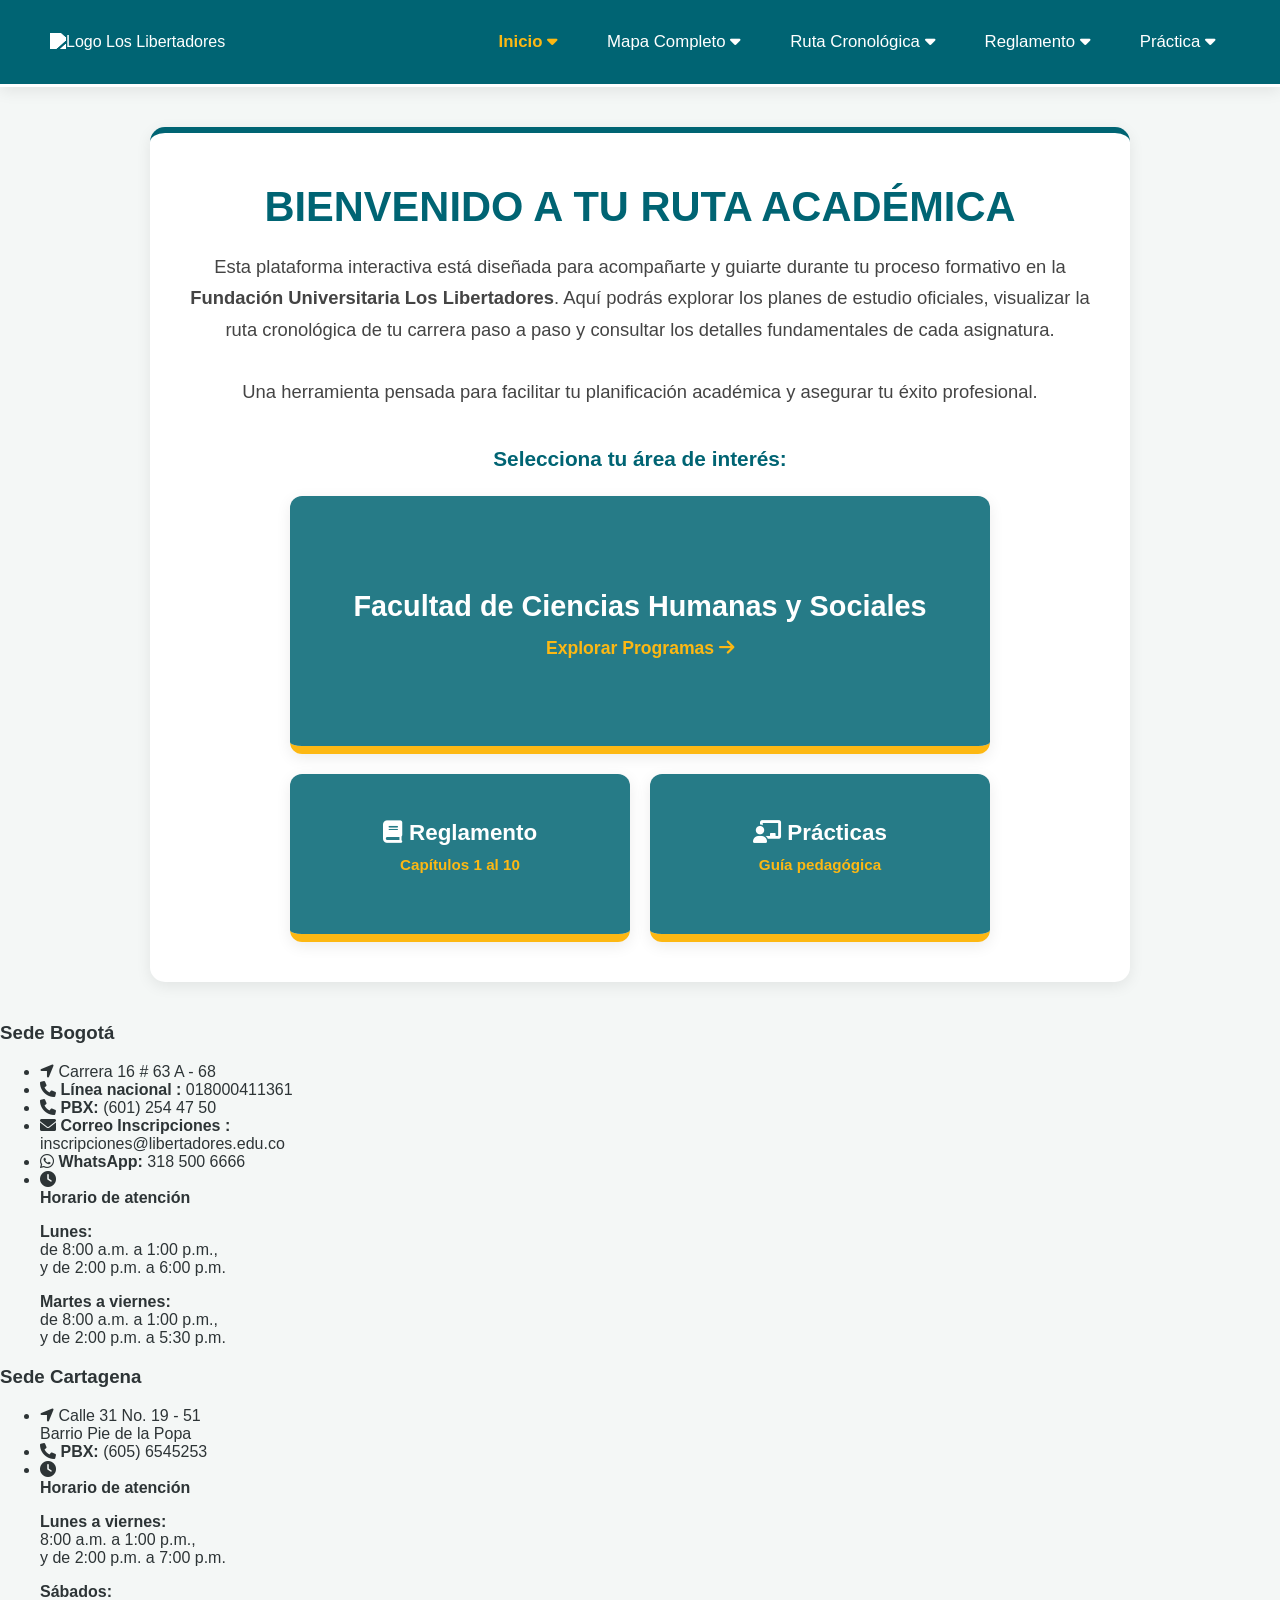
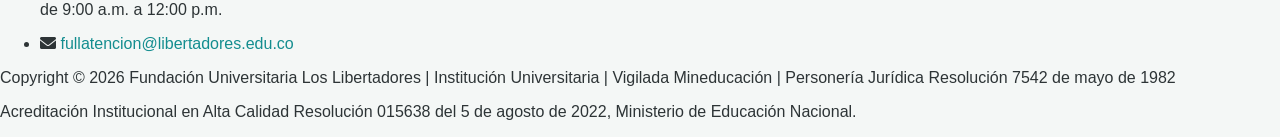
==== commit 694236aa: "Update 5_05_26 index.html" ====
--- a/index.html
+++ b/index.html
@@ -13,7 +13,7 @@
         <div class="nav-container">
             <img src="https://www.ulibertadores.edu.co/wp-content/uploads/Logo-Los-Libertadores-3-1.png" alt="Logo Los Libertadores" class="logo-nav">
             <div class="nav-menus">
-                
+
                 <div class="nav-dropdown">
                     <button class="nav-btn activo" id="btn-inicio" onclick="cambiarSeccion('pantalla-bienvenida')">Inicio <i class="fas fa-caret-down"></i></button>
                     <div class="dropdown-content">
@@ -44,12 +44,14 @@
                 </div>
 
                 <div class="nav-dropdown">
-                    <button class="nav-btn" id="btn-reglamento" onclick="cambiarSeccion('pantalla-reglamento')">Reglamento <i class="fas fa-caret-down"></i></button>
+                    <button class="nav-btn" id="btn-reglamento" onclick="cambiarSeccion('pantalla-reglamento')">
+                        Reglamento <i class="fas fa-caret-down"></i>
+                    </button>
                     <div class="dropdown-content">
-                        <a onclick="cambiarSeccion('pantalla-reglamento')">Disposiciones Generales</a>
-                        <a onclick="cambiarSeccion('pantalla-reglamento')">Definiciones Clave</a>
-                        <a onclick="cambiarSeccion('pantalla-reglamento')">Derechos y Deberes</a>
-                        <a onclick="cambiarSeccion('pantalla-reglamento')">Régimen Disciplinario</a>
+                        <!-- Usamos location.hash para saltar al ID -->
+                        <a onclick="cambiarSeccion('pantalla-reglamento'); location.hash='#parte1'">Parte I: Fundamentos y Admisiones</a>
+                        <a onclick="cambiarSeccion('pantalla-reglamento'); location.hash='#parte2'">Parte II: Régimen Académico</a>
+                        <a onclick="cambiarSeccion('pantalla-reglamento'); location.hash='#parte3'">Parte III: Permanencia y Estímulos</a>
                     </div>
                 </div>
 
@@ -68,16 +70,16 @@
     </nav>
 
     <main class="contenedor-plataforma">
-        
+
         <section id="pantalla-bienvenida" class="pantalla-activa">
             <div class="contenedor-facultad centrado-intro">
                 <h1 class="titulo-bienvenida">Bienvenido a tu Ruta Académica</h1>
                 <p class="intro-texto">
                     Esta plataforma interactiva está diseñada para acompañarte y guiarte durante tu proceso formativo en la <strong>Fundación Universitaria Los Libertadores</strong>. Aquí podrás explorar los planes de estudio oficiales, visualizar la ruta cronológica de tu carrera paso a paso y consultar los detalles fundamentales de cada asignatura. <br><br>Una herramienta pensada para facilitar tu planificación académica y asegurar tu éxito profesional.
                 </p>
-                
+
                 <h3 style="color: var(--color-institucional); margin-bottom: 25px; font-size: 1.3rem; text-align: center;">Selecciona tu área de interés:</h3>
-                
+
                 <div style="max-width: 700px; margin: 0 auto;">
                     <div class="card-carrera" style="background-image: url('https://images.unsplash.com/photo-1523240795612-9a054b0db644?q=80'); cursor: pointer;" onclick="cambiarSeccion('seleccion-programa')">
                         <div class="overlay-card"></div>
@@ -92,10 +94,10 @@
                             <div class="overlay-card" style="background: rgba(0, 100, 115, 0.85);"></div>
                             <div class="contenido-card">
                                 <h3 style="color: white; margin: 0; font-size: 1.4rem;"><i class="fas fa-book"></i> Reglamento</h3>
-                                <p style="color: var(--amarillo-lib); font-weight: bold; font-size: 0.95rem; margin-top: 10px;">Normativa y deberes</p>
-                            </div>
-                        </div>
-                        
+                                <p style="color: var(--amarillo-lib); font-weight: bold; font-size: 0.95rem; margin-top: 10px;">Capítulos 1 al 10</p>
+                            </div>
+                        </div>
+
                         <div class="card-carrera" style="background-image: url('https://images.unsplash.com/photo-1427504494785-3a9ca7044f45?q=80'); cursor: pointer; height: 160px;" onclick="cambiarSeccion('pantalla-practica')">
                             <div class="overlay-card" style="background: rgba(0, 100, 115, 0.85);"></div>
                             <div class="contenido-card">
@@ -110,98 +112,112 @@
 
         <section id="pantalla-reglamento" class="pantalla-oculta">
             <div class="contenedor-facultad">
+                <button class="btn-volver" onclick="cambiarSeccion('pantalla-bienvenida')" style="margin-bottom: 20px;">
+                    <i class="fas fa-arrow-left"></i> Volver al Inicio
+                </button>
+
                 <h2 class="titulo-facultad">Reglamento Estudiantil</h2>
                 <div class="info-texto">
-                    <p>En esta sección podrás consultar la estructura del reglamento vigente aplicable a toda la comunidad estudiantil Libertadora.</p>
-                </div>
-
-                <h3 style="color: var(--color-institucional); margin-top: 50px; border-bottom: 2px solid var(--amarillo-lib); padding-bottom: 10px;">1. Disposiciones Generales</h3>
-                <div style="display: grid; grid-template-columns: repeat(auto-fit, minmax(250px, 1fr)); gap: 20px; margin-top: 20px;">
-                    <div style="background: var(--gris-fondo); padding: 20px; border-radius: 10px; text-align: center; border-top: 4px solid var(--amarillo-lib); box-shadow: var(--sombra);">
-                        <i class="fas fa-bullseye" style="font-size: 2.5rem; color: var(--color-institucional); margin-bottom: 15px;"></i>
-                        <h3 style="color: var(--color-institucional); margin-bottom: 10px; font-size: 1.2rem;">Alcance</h3>
-                        <button class="btn-volver" style="margin-top: 15px; font-size: 0.9rem;">Ver Detalle</button>
-                    </div>
-                    <div style="background: var(--gris-fondo); padding: 20px; border-radius: 10px; text-align: center; border-top: 4px solid var(--amarillo-lib); box-shadow: var(--sombra);">
-                        <i class="fas fa-balance-scale" style="font-size: 2.5rem; color: var(--color-institucional); margin-bottom: 15px;"></i>
-                        <h3 style="color: var(--color-institucional); margin-bottom: 10px; font-size: 1.2rem;">Criterios Orientadores</h3>
-                        <button class="btn-volver" style="margin-top: 15px; font-size: 0.9rem;">Ver Detalle</button>
-                    </div>
-                </div>
-
-                <h3 style="color: var(--color-institucional); margin-top: 50px; border-bottom: 2px solid var(--amarillo-lib); padding-bottom: 10px;">2. Definiciones Claves</h3>
-                <div style="display: grid; grid-template-columns: repeat(auto-fit, minmax(250px, 1fr)); gap: 20px; margin-top: 20px;">
-                    <div style="background: var(--gris-fondo); padding: 20px; border-radius: 10px; text-align: center; border-top: 4px solid var(--amarillo-lib); box-shadow: var(--sombra);">
-                        <i class="fas fa-door-open" style="font-size: 2.5rem; color: var(--color-institucional); margin-bottom: 15px;"></i>
-                        <h3 style="color: var(--color-institucional); margin-bottom: 10px; font-size: 1.2rem;">Admisión</h3>
-                        <button class="btn-volver" style="margin-top: 15px; font-size: 0.9rem;">Ver Detalle</button>
-                    </div>
-                    <div style="background: var(--gris-fondo); padding: 20px; border-radius: 10px; text-align: center; border-top: 4px solid var(--amarillo-lib); box-shadow: var(--sombra);">
-                        <i class="fas fa-pause-circle" style="font-size: 2.5rem; color: var(--color-institucional); margin-bottom: 15px;"></i>
-                        <h3 style="color: var(--color-institucional); margin-bottom: 10px; font-size: 1.2rem;">Aplazamiento de Matrícula</h3>
-                        <button class="btn-volver" style="margin-top: 15px; font-size: 0.9rem;">Ver Detalle</button>
-                    </div>
-                    <div style="background: var(--gris-fondo); padding: 20px; border-radius: 10px; text-align: center; border-top: 4px solid var(--amarillo-lib); box-shadow: var(--sombra);">
-                        <i class="fas fa-calendar-alt" style="font-size: 2.5rem; color: var(--color-institucional); margin-bottom: 15px;"></i>
-                        <h3 style="color: var(--color-institucional); margin-bottom: 10px; font-size: 1.2rem;">Calendario Académico</h3>
-                        <button class="btn-volver" style="margin-top: 15px; font-size: 0.9rem;">Ver Detalle</button>
-                    </div>
-                    <div style="background: var(--gris-fondo); padding: 20px; border-radius: 10px; text-align: center; border-top: 4px solid var(--amarillo-lib); box-shadow: var(--sombra);">
-                        <i class="fas fa-times-circle" style="font-size: 2.5rem; color: var(--color-institucional); margin-bottom: 15px;"></i>
-                        <h3 style="color: var(--color-institucional); margin-bottom: 10px; font-size: 1.2rem;">Cancelación de Matrícula</h3>
-                        <button class="btn-volver" style="margin-top: 15px; font-size: 0.9rem;">Ver Detalle</button>
-                    </div>
-                    <div style="background: var(--gris-fondo); padding: 20px; border-radius: 10px; text-align: center; border-top: 4px solid var(--amarillo-lib); box-shadow: var(--sombra);">
-                        <i class="fas fa-clipboard-check" style="font-size: 2.5rem; color: var(--color-institucional); margin-bottom: 15px;"></i>
-                        <h3 style="color: var(--color-institucional); margin-bottom: 10px; font-size: 1.2rem;">Evaluación del Aprendizaje</h3>
-                        <button class="btn-volver" style="margin-top: 15px; font-size: 0.9rem;">Ver Detalle</button>
-                    </div>
-                    <div style="background: var(--gris-fondo); padding: 20px; border-radius: 10px; text-align: center; border-top: 4px solid var(--amarillo-lib); box-shadow: var(--sombra);">
-                        <i class="fas fa-exchange-alt" style="font-size: 2.5rem; color: var(--color-institucional); margin-bottom: 15px;"></i>
-                        <h3 style="color: var(--color-institucional); margin-bottom: 10px; font-size: 1.2rem;">Homologación</h3>
-                        <button class="btn-volver" style="margin-top: 15px; font-size: 0.9rem;">Ver Detalle</button>
-                    </div>
-                    <div style="background: var(--gris-fondo); padding: 20px; border-radius: 10px; text-align: center; border-top: 4px solid var(--amarillo-lib); box-shadow: var(--sombra);">
-                        <i class="fas fa-graduation-cap" style="font-size: 2.5rem; color: var(--color-institucional); margin-bottom: 15px;"></i>
-                        <h3 style="color: var(--color-institucional); margin-bottom: 10px; font-size: 1.2rem;">Opción de Grado</h3>
-                        <button class="btn-volver" style="margin-top: 15px; font-size: 0.9rem;">Ver Detalle</button>
-                    </div>
-                    <div style="background: var(--gris-fondo); padding: 20px; border-radius: 10px; text-align: center; border-top: 4px solid var(--amarillo-lib); box-shadow: var(--sombra);">
-                        <i class="fas fa-hands-helping" style="font-size: 2.5rem; color: var(--color-institucional); margin-bottom: 15px;"></i>
-                        <h3 style="color: var(--color-institucional); margin-bottom: 10px; font-size: 1.2rem;">Programa PyGO</h3>
-                        <button class="btn-volver" style="margin-top: 15px; font-size: 0.9rem;">Ver Detalle</button>
-                    </div>
-                    <div style="background: var(--gris-fondo); padding: 20px; border-radius: 10px; text-align: center; border-top: 4px solid var(--amarillo-lib); box-shadow: var(--sombra);">
-                        <i class="fas fa-random" style="font-size: 2.5rem; color: var(--color-institucional); margin-bottom: 15px;"></i>
-                        <h3 style="color: var(--color-institucional); margin-bottom: 10px; font-size: 1.2rem;">Transferencias</h3>
-                        <button class="btn-volver" style="margin-top: 15px; font-size: 0.9rem;">Ver Detalle</button>
-                    </div>
-                </div>
-            </div>
-        </section>
-
+                    <p>Aquí encontrarás toda la información relevante del reglamento vigente aplicable a la comunidad estudiantil Libertadora para todos los procesos que necesites realizar y saber en la Universidad.</p>
+                </div>
+
+                <!-- BLOQUE 1: Capítulos 1 al 4 -->
+                        <h3 id="parte1" style="color: var(--color-institucional); margin-top: 40px; border-bottom: 2px solid var(--amarillo-lib); padding-bottom: 10px;">Parte I: Fundamentos y Admisiones</h3>
+                        <div style="display: grid; grid-template-columns: repeat(auto-fit, minmax(220px, 1fr)); gap: 20px; margin-top: 20px;">
+                            <div style="background: var(--gris-fondo); padding: 15px; border-radius: 10px; text-align: center; border-top: 4px solid var(--amarillo-lib); box-shadow: var(--sombra);">
+                                <i class="fas fa-book-open" style="font-size: 2rem; color: var(--amarillo-lib); margin-bottom: 15px; display: block;"></i>
+                                <h4 style="color: var(--color-institucional); margin-bottom: 10px;">Capítulo 1: Disposiciones Generales.</h4>
+                                <button class="btn-volver" onclick="window.location.href='capitulo.html?id=capitulo1'" style="font-size: 0.85rem;">Ver Detalle</button>
+                            </div>
+                            <div style="background: var(--gris-fondo); padding: 15px; border-radius: 10px; text-align: center; border-top: 4px solid var(--amarillo-lib); box-shadow: var(--sombra);">
+                                <i class="fas fa-list-ul" style="font-size: 2rem; color: var(--amarillo-lib); margin-bottom: 15px; display: block;"></i>
+                                <h4 style="color: var(--color-institucional); margin-bottom: 10px;">Capítulo 2: Definiciones.</h4>
+                                <button class="btn-volver" onclick="window.location.href='capitulo.html?id=capitulo2'" style="font-size: 0.85rem;">Ver Detalle</button>
+                            </div>
+                            <div style="background: var(--gris-fondo); padding: 15px; border-radius: 10px; text-align: center; border-top: 4px solid var(--amarillo-lib); box-shadow: var(--sombra);">
+                                <i class="fas fa-bullseye" style="font-size: 2rem; color: var(--amarillo-lib); margin-bottom: 15px; display: block;"></i>
+                                <h4 style="color: var(--color-institucional); margin-bottom: 10px;">Capítulo 3: Objetivos General y Especificos.</h4>
+                                <button class="btn-volver" onclick="window.location.href='capitulo.html?id=capitulo3'" style="font-size: 0.85rem;">Ver Detalle</button>
+                            </div>
+                            <div style="background: var(--gris-fondo); padding: 15px; border-radius: 10px; text-align: center; border-top: 4px solid var(--amarillo-lib); box-shadow: var(--sombra);">
+                                <i class="fas fa-user-graduate" style="font-size: 2rem; color: var(--amarillo-lib); margin-bottom: 15px; display: block;"></i>
+                                <h4 style="color: var(--color-institucional); margin-bottom: 10px;">Capítulo 4: El Estudiante Definición, Clasificación y Permanencia.</h4>
+                                <button class="btn-volver" onclick="window.location.href='capitulo.html?id=capitulo4'" style="font-size: 0.85rem;">Ver Detalle</button>
+                            </div>
+                        </div>
+
+                        <!-- BLOQUE 2: Capítulos 5 al 7 -->
+                        <h3 id="parte2" style="color: var(--color-institucional); margin-top: 40px; border-bottom: 2px solid var(--amarillo-lib); padding-bottom: 10px;">Parte II: Régimen Académico</h3>
+                        <div style="display: grid; grid-template-columns: repeat(auto-fit, minmax(220px, 1fr)); gap: 20px; margin-top: 20px;">
+                            <div style="background: var(--gris-fondo); padding: 15px; border-radius: 10px; text-align: center; border-top: 4px solid var(--amarillo-lib); box-shadow: var(--sombra);">
+                                <i class="fas fa-file-signature" style="font-size: 2rem; color: var(--amarillo-lib); margin-bottom: 15px; display: block;"></i>
+                                <h4 style="color: var(--color-institucional); margin-bottom: 10px;">Capítulo 5: Inscripción, Admisión y Matrícula.</h4>
+                                <button class="btn-volver" onclick="window.location.href='capitulo.html?id=capitulo5'" style="font-size: 0.85rem;">Ver Detalle</button>
+                            </div>
+                            <div style="background: var(--gris-fondo); padding: 15px; border-radius: 10px; text-align: center; border-top: 4px solid var(--amarillo-lib); box-shadow: var(--sombra);">
+                                <i class="fas fa-clipboard-list" style="font-size: 2rem; color: var(--amarillo-lib); margin-bottom: 15px; display: block;"></i>
+                                <h4 style="color: var(--color-institucional); margin-bottom: 10px;">Capítulo 6: Inscripción, Adición y Cancelación de Créditos o Espacios Académicos.</h4>
+                                <button class="btn-volver" onclick="window.location.href='capitulo.html?id=capitulo6'" style="font-size: 0.85rem;">Ver Detalle</button>
+                            </div>
+                            <div style="background: var(--gris-fondo); padding: 15px; border-radius: 10px; text-align: center; border-top: 4px solid var(--amarillo-lib); box-shadow: var(--sombra);">
+                                <i class="fas fa-file-invoice-dollar" style="font-size: 2rem; color: var(--amarillo-lib); margin-bottom: 15px; display: block;"></i>
+                                <h4 style="color: var(--color-institucional); margin-bottom: 10px;">Capítulo 7: Reintegro por Pago de Matrícula en Caso de Desembolso por Entidades de Financiación.</h4>
+                                <button class="btn-volver" onclick="window.location.href='capitulo.html?id=capitulo7'" style="font-size: 0.85rem;">Ver Detalle</button>
+                            </div>
+                        </div>
+
+                        <!-- BLOQUE 3: Capítulos 8 al 10 -->
+                        <h3 id="parte3" style="color: var(--color-institucional); margin-top: 40px; border-bottom: 2px solid var(--amarillo-lib); padding-bottom: 10px;">Parte III: Permanencia y Estímulos</h3>
+                        <div style="display: grid; grid-template-columns: repeat(auto-fit, minmax(220px, 1fr)); gap: 20px; margin-top: 20px;">
+                            <div style="background: var(--gris-fondo); padding: 15px; border-radius: 10px; text-align: center; border-top: 4px solid var(--amarillo-lib); box-shadow: var(--sombra);">
+                                <i class="fas fa-chalkboard-teacher" style="font-size: 2rem; color: var(--amarillo-lib); margin-bottom: 15px; display: block;"></i>
+                                <h4 style="color: var(--color-institucional); margin-bottom: 10px;">Capítulo 8: Disposiciones Académicas.</h4>
+                                <button class="btn-volver" onclick="window.location.href='capitulo.html?id=capitulo8'" style="font-size: 0.85rem;">Ver Detalle</button>
+                            </div>
+                            <div style="background: var(--gris-fondo); padding: 15px; border-radius: 10px; text-align: center; border-top: 4px solid var(--amarillo-lib); box-shadow: var(--sombra);">
+                                <i class="fas fa-balance-scale" style="font-size: 2rem; color: var(--amarillo-lib); margin-bottom: 15px; display: block;"></i>
+                                <h4 style="color: var(--color-institucional); margin-bottom: 10px;">Capítulo 9: Derechos y Deberes.</h4>
+                                <button class="btn-volver" onclick="window.location.href='capitulo.html?id=capitulo9'" style="font-size: 0.85rem;">Ver Detalle</button>
+                            </div>
+                            <div style="background: var(--gris-fondo); padding: 15px; border-radius: 10px; text-align: center; border-top: 4px solid var(--amarillo-lib); box-shadow: var(--sombra);">
+                                <i class="fas fa-exchange-alt" style="font-size: 2rem; color: var(--amarillo-lib); margin-bottom: 15px; display: block;"></i>
+                                <h4 style="color: var(--color-institucional); margin-bottom: 10px;">Capítulo 10: Reintegro y Transferencia.</h4>
+                                <button class="btn-volver" onclick="window.location.href='capitulo.html?id=capitulo10'" style="font-size: 0.85rem;">Ver Detalle</button>
+                            </div>
+                        </div>
+                    </div>
+                </section>
+
+        <!-- (Secciones de Práctica y Selección de programa permanecen igual) -->
         <section id="pantalla-practica" class="pantalla-oculta">
             <div class="contenedor-facultad">
+                <button class="btn-volver" onclick="cambiarSeccion('pantalla-bienvenida')" style="margin-bottom: 20px;">
+                    <i class="fas fa-arrow-left"></i> Volver al Inicio
+                </button>
                 <h2 class="titulo-facultad">Información de Práctica Pedagógica</h2>
                 <div class="info-texto">
                     <p>Encuentra aquí la estructura y herramientas clave para el desarrollo de tus prácticas profesionales y pedagógicas.</p>
                 </div>
-
                 <div style="display: grid; grid-template-columns: repeat(auto-fit, minmax(250px, 1fr)); gap: 20px; margin-top: 30px;">
                     <div style="background: var(--gris-fondo); padding: 20px; border-radius: 10px; text-align: center; border-top: 4px solid var(--amarillo-lib); box-shadow: var(--sombra);">
                         <i class="fas fa-file-contract" style="font-size: 2.5rem; color: var(--color-institucional); margin-bottom: 15px;"></i>
                         <h3 style="color: var(--color-institucional); margin-bottom: 10px; font-size: 1.2rem;">Lineamientos y Requisitos</h3>
-                        <button class="btn-volver" style="margin-top: 15px; font-size: 0.9rem;">Ver Detalle</button>
+                        <button class="btn-volver" onclick="mostrarDetallePractica('lineamientos')" style="margin-top: 15px; font-size: 0.9rem;">Ver Detalle</button>
                     </div>
                     <div style="background: var(--gris-fondo); padding: 20px; border-radius: 10px; text-align: center; border-top: 4px solid var(--amarillo-lib); box-shadow: var(--sombra);">
                         <i class="fas fa-users-cog" style="font-size: 2.5rem; color: var(--color-institucional); margin-bottom: 15px;"></i>
                         <h3 style="color: var(--color-institucional); margin-bottom: 10px; font-size: 1.2rem;">Modalidades de Práctica</h3>
-                        <button class="btn-volver" style="margin-top: 15px; font-size: 0.9rem;">Ver Detalle</button>
+                        <button class="btn-volver" onclick="mostrarDetallePractica('modalidades')" style="margin-top: 15px; font-size: 0.9rem;">Ver Detalle</button>
                     </div>
                     <div style="background: var(--gris-fondo); padding: 20px; border-radius: 10px; text-align: center; border-top: 4px solid var(--amarillo-lib); box-shadow: var(--sombra);">
                         <i class="fas fa-file-alt" style="font-size: 2.5rem; color: var(--color-institucional); margin-bottom: 15px;"></i>
                         <h3 style="color: var(--color-institucional); margin-bottom: 10px; font-size: 1.2rem;">Formatos Institucionales</h3>
-                        <button class="btn-volver" style="margin-top: 15px; font-size: 0.9rem;">Ver Detalle</button>
+                        <button class="btn-volver" onclick="mostrarDetallePractica('formatos')" style="margin-top: 15px; font-size: 0.9rem;">Ver Detalle</button>
+                    </div>
+                    <div style="background: var(--gris-fondo); padding: 20px; border-radius: 10px; text-align: center; border-top: 4px solid var(--amarillo-lib); box-shadow: var(--sombra);">
+                        <i class="fas fa-clipboard-check" style="font-size: 2.5rem; color: var(--color-institucional); margin-bottom: 15px;"></i>
+                        <h3 style="color: var(--color-institucional); margin-bottom: 10px; font-size: 1.2rem;">Evaluación y Seguimiento</h3>
+                        <button class="btn-volver" onclick="mostrarDetallePractica('evaluacion')" style="margin-top: 15px; font-size: 0.9rem;">Ver Detalle</button>
                     </div>
                 </div>
             </div>
@@ -212,7 +228,6 @@
                 <button class="btn-volver" onclick="cambiarSeccion('pantalla-bienvenida')" style="margin-bottom: 20px;">
                     <i class="fas fa-arrow-left"></i> Volver al Inicio
                 </button>
-                
                 <h2 class="titulo-facultad">Programas Académicos</h2>
                 <div class="grid-licenciaturas">
                     <div class="card-carrera card-infantil">
@@ -225,7 +240,6 @@
                             </div>
                         </div>
                     </div>
-                    
                     <div class="card-carrera card-cartagena">
                         <div class="overlay-card"></div>
                         <div class="contenido-card">
@@ -236,7 +250,6 @@
                             </div>
                         </div>
                     </div>
-
                     <div class="card-carrera card-especial">
                         <div class="overlay-card"></div>
                         <div class="contenido-card">
@@ -247,7 +260,6 @@
                             </div>
                         </div>
                     </div>
-
                     <div class="card-carrera card-virtual">
                         <div class="overlay-card"></div>
                         <div class="contenido-card">
@@ -258,7 +270,6 @@
                             </div>
                         </div>
                     </div>
-
                     <div class="card-carrera card-etno">
                         <div class="overlay-card"></div>
                         <div class="contenido-card">
@@ -282,7 +293,6 @@
                     </div>
                     <span class="badget-programa" id="tag-general">Programa</span>
                 </header>
-                
                 <div class="leyenda-colores">
                     <span class="badge-leyenda cat-basico">Básico / Pedagogía</span>
                     <span class="badge-leyenda cat-practica">Práctica Pedagógica</span>
@@ -291,7 +301,6 @@
                     <span class="badge-leyenda cat-transversal">Transversal / Generales</span>
                     <span class="badge-leyenda cat-electivo">Electividad</span>
                 </div>
-
                 <div id="contenedor-malla-filas"></div>
             </div>
         </section>
@@ -333,7 +342,7 @@
                     <strong id="lbl-requisitos"><i class="fas fa-list-ul"></i> Requisitos:</strong>
                     <p id="det-requisitos">Ninguno</p>
                 </div>
-                <div class="info-item" style="flex: 1; text-align: center;">
+                <div id="columna-creditos" class="info-item" style="flex: 1; text-align: center;">
                     <strong id="lbl-creditos"><i class="fas fa-star"></i> Créditos:</strong>
                     <p id="det-creditos" style="font-size: 1.2rem; font-weight: bold; color: var(--color-institucional);">0</p>
                 </div>
@@ -342,5 +351,102 @@
     </div>
 
     <script src="script.js"></script>
+    
+    <!-- ========================================== -->
+    <!-- FOOTER INSTITUCIONAL -->
+    <!-- ========================================== -->
+    <footer class="main-footer">
+        <div class="footer-contact">
+
+            <!-- Columna: Sede Bogotá -->
+            <div class="sede-info">
+                <h3 class="sede-title">Sede Bogotá</h3>
+                <ul class="info-list">
+                    <li>
+                        <i class="fas fa-location-arrow icon-teal"></i> 
+                        <span>Carrera 16 # 63 A - 68</span>
+                    </li>
+                    <li>
+                        <i class="fas fa-phone icon-teal"></i> 
+                        <span><strong>Línea nacional :</strong> 018000411361</span>
+                    </li>
+                    <li>
+                        <i class="fas fa-phone icon-teal"></i> 
+                        <span><strong>PBX:</strong> (601) 254 47 50</span>
+                    </li>
+                    <li>
+                        <i class="fas fa-envelope icon-teal"></i> 
+                        <span><strong>Correo Inscripciones :</strong><br>inscripciones@libertadores.edu.co</span>
+                    </li>
+                    <li>
+                        <i class="fab fa-whatsapp icon-green"></i> 
+                        <span><strong>WhatsApp:</strong> 318 500 6666</span>
+                    </li>
+                    <li>
+                        <i class="fas fa-clock icon-teal"></i>
+                        <div class="horario">
+                            <strong>Horario de atención</strong>
+                            <p><strong>Lunes:</strong><br>de 8:00 a.m. a 1:00 p.m.,<br>y de 2:00 p.m. a 6:00 p.m.</p>
+                            <p><strong>Martes a viernes:</strong><br>de 8:00 a.m. a 1:00 p.m.,<br>y de 2:00 p.m. a 5:30 p.m.</p>
+                        </div>
+                    </li>
+                </ul>
+            </div>
+
+            <!-- Columna: Sede Cartagena -->
+            <div class="sede-info">
+                <h3 class="sede-title">Sede Cartagena</h3>
+                <ul class="info-list">
+                    <li>
+                        <i class="fas fa-location-arrow icon-teal"></i> 
+                        <span>Calle 31 No. 19 - 51<br>Barrio Pie de la Popa</span>
+                    </li>
+                    <li>
+                        <i class="fas fa-phone icon-teal"></i> 
+                        <span><strong>PBX:</strong> (605) 6545253</span>
+                    </li>
+                    <li>
+                        <i class="fas fa-clock icon-teal"></i>
+                        <div class="horario">
+                            <strong>Horario de atención</strong>
+                            <p><strong>Lunes a viernes:</strong><br>8:00 a.m. a 1:00 p.m.,<br>y de 2:00 p.m. a 7:00 p.m.</p>
+                            <p><strong>Sábados:</strong><br>de 9:00 a.m. a 12:00 p.m.</p>
+                        </div>
+                    </li>
+                    <li>
+                        <i class="fas fa-envelope icon-teal"></i> 
+                        <span style="color: #138d8f;">fullatencion@libertadores.edu.co</span>
+                    </li>
+                </ul>
+            </div>
+        </div>
+
+        <!-- Franja de Derechos de Autor -->
+        <div class="footer-legal">
+            <p>Copyright © 2026 Fundación Universitaria Los Libertadores | Institución Universitaria | Vigilada Mineducación | Personería Jurídica Resolución 7542 de mayo de 1982</p>
+            <p>Acreditación Institucional en Alta Calidad Resolución 015638 del 5 de agosto de 2022, Ministerio de Educación Nacional.</p>
+        </div>
+    </footer>
+    
+    <script>
+        // Al cargar la página principal, revisamos si venimos redirigidos
+        window.addEventListener('load', () => {
+            const params = new URLSearchParams(window.location.search);
+            const seccion = params.get('seccion');
+            const carrera = params.get('carrera');
+            const modo = params.get('modo');
+
+            // Si la URL pide una sección específica (ej: reglamento)
+            if (seccion) {
+                cambiarSeccion(seccion);
+            }
+
+            // Si la URL pide una carrera específica (ej: Infantil Virtual)
+            if (carrera && modo) {
+                seleccionarCarrera(carrera, modo);
+            }
+        });
+    </script>
+    
 </body>
 </html>
--- a/style.css
+++ b/style.css
@@ -43,7 +43,12 @@
     background: none; border: none; padding: 12px 15px; cursor: pointer; 
     color: var(--blanco); font-size: 1.05rem; transition: 0.2s; font-weight: 500; 
 }
-.nav-btn:hover, .nav-btn.activo { color: var(--amarillo-lib); font-weight: bold; }
+
+/* Estado activo y hover de los botones del menú */
+.nav-btn:hover, .nav-btn.activo { 
+    color: var(--amarillo-lib); 
+    font-weight: bold; 
+}
 
 /* MENÚS DESPLEGABLES */
 .nav-dropdown { position: relative; display: inline-block; }
@@ -116,6 +121,81 @@
 .card-especial { background-image: url('https://images.unsplash.com/photo-1541829011-8935c1566f10?q=80'); }
 .card-virtual { background-image: url('https://images.unsplash.com/photo-1485827404703-89b55fcc595e?q=80'); }
 .card-etno { background-image: url('https://images.unsplash.com/photo-1523050853021-db983f6744a1?q=80'); }
+.bg-reglamento { background-image: url('https://images.unsplash.com/photo-1589829085413-56de8ae18c73?q=80'); }
+.bg-practica { background-image: url('https://images.unsplash.com/photo-1427504494785-3a9ca7044f45?q=80'); }
+
+/* --- NUEVAS TARJETAS PARA REGLAMENTO Y PRÁCTICA --- */
+.grid-reglamento {
+    display: grid; 
+    grid-template-columns: repeat(auto-fit, minmax(250px, 1fr)); 
+    gap: 20px; 
+    margin-top: 20px;
+}
+
+.card-info {
+    background: var(--gris-fondo); 
+    padding: 25px 20px; 
+    border-radius: 10px; 
+    text-align: center; 
+    border-top: 4px solid var(--amarillo-lib); 
+    box-shadow: var(--sombra); 
+    transition: transform 0.3s ease, box-shadow 0.3s ease;
+    display: flex;
+    flex-direction: column;
+    align-items: center;
+    justify-content: space-between;
+}
+
+.card-info:hover {
+    transform: translateY(-5px);
+    box-shadow: 0 8px 20px rgba(0,0,0,0.12);
+}
+
+.icono-reg {
+    font-size: 2.8rem; 
+    color: var(--color-institucional); 
+    margin-bottom: 15px; 
+    transition: transform 0.3s;
+}
+
+.card-info:hover .icono-reg {
+    transform: scale(1.1);
+}
+
+.card-info h3 {
+    color: var(--color-institucional); 
+    margin-bottom: 10px; 
+    font-size: 1.2rem;
+}
+
+/* --- CLASES PARA LAS TARJETAS MINI DE INICIO --- */
+.sub-grid-inicio {
+    display: grid; 
+    grid-template-columns: 1fr 1fr; 
+    gap: 20px; 
+    margin-top: 20px;
+}
+
+.card-mini {
+    height: 160px !important;
+}
+
+.card-mini h3 {
+    color: var(--blanco);
+    margin: 0;
+    font-size: 1.4rem;
+    display: flex;
+    align-items: center;
+    gap: 10px;
+    justify-content: center;
+}
+
+.card-mini p {
+    color: var(--amarillo-lib);
+    font-weight: bold;
+    font-size: 0.95rem;
+    margin-top: 10px;
+}
 
 /* --- HEADER MAPAS --- */
 .header-mapa { display: flex; justify-content: space-between; align-items: center; border-bottom: 3px solid var(--color-institucional); padding-bottom: 10px; margin-bottom: 30px; }
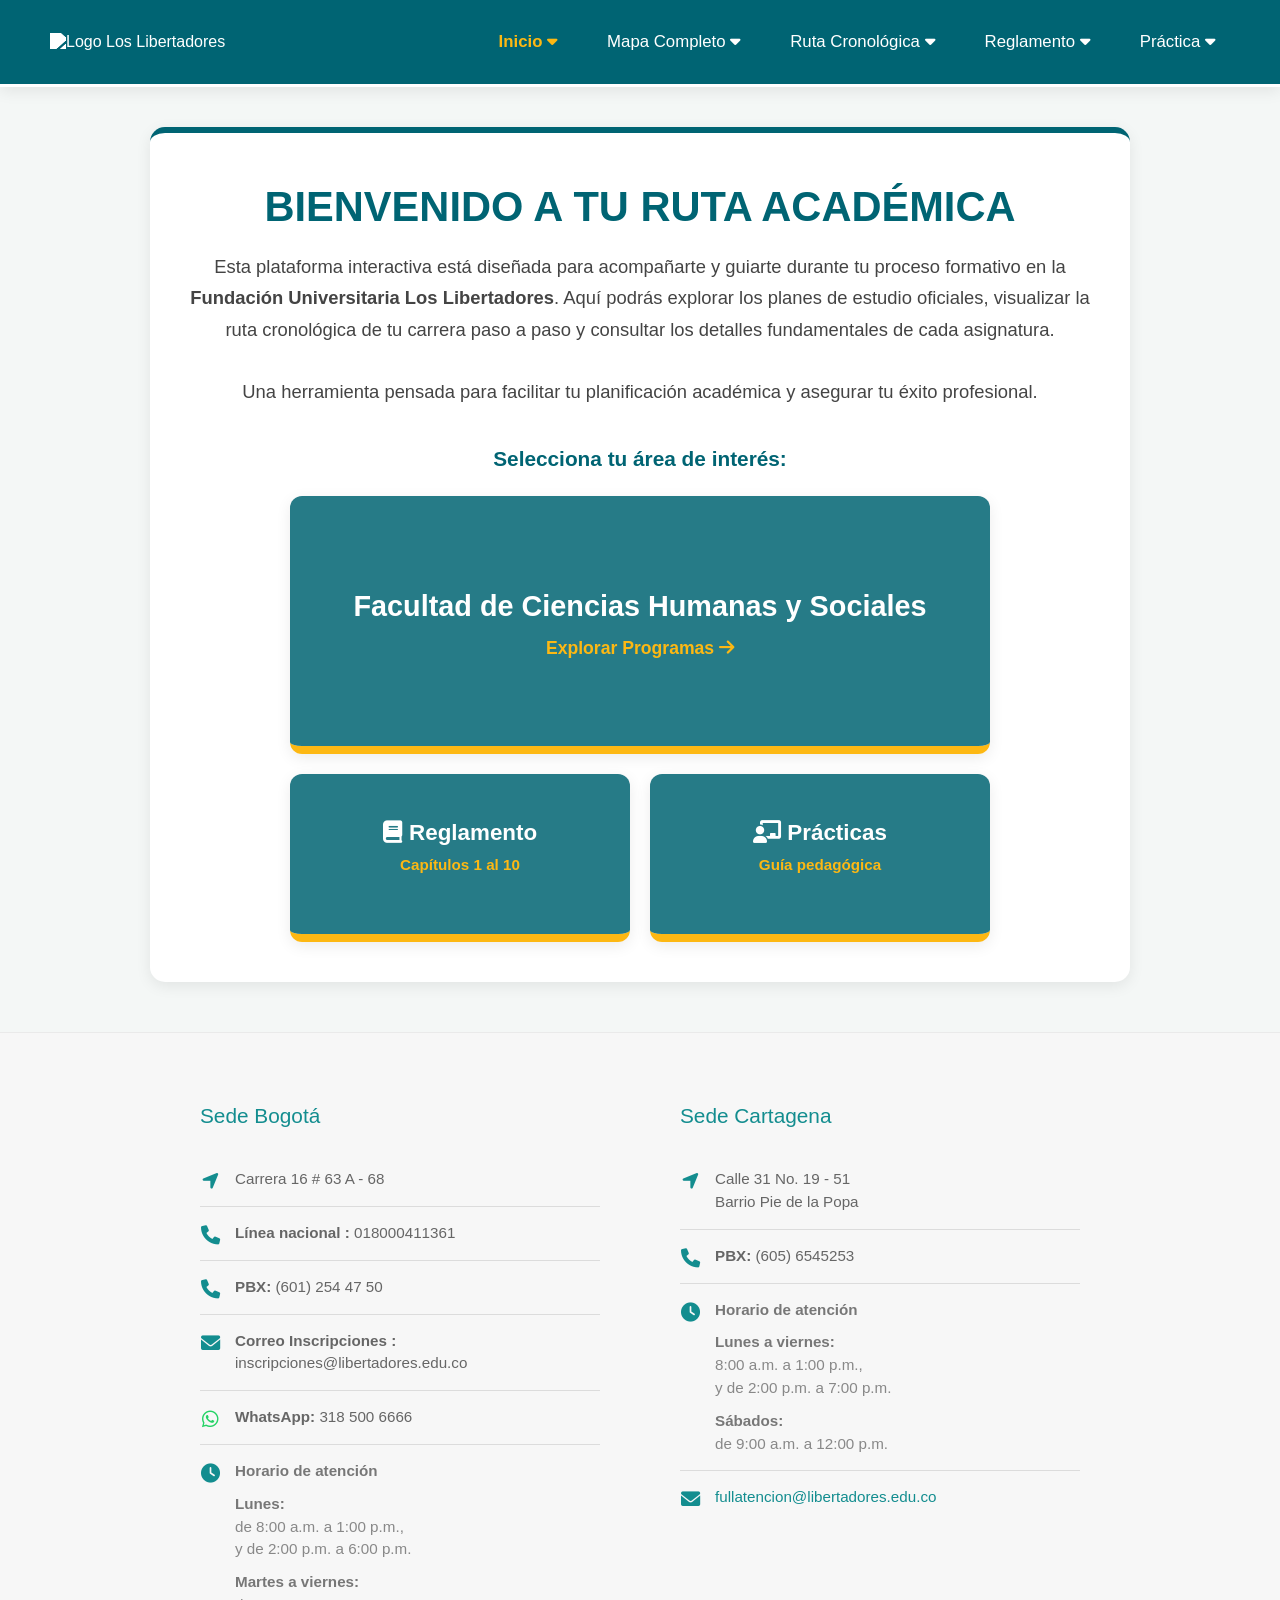
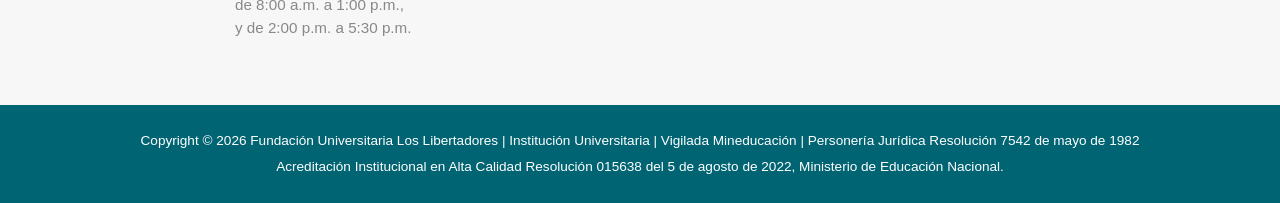
==== commit ac4f23c5: "Update 9_05_26 index.html" ====
--- a/index.html
+++ b/index.html
@@ -58,10 +58,7 @@
                 <div class="nav-dropdown">
                     <button class="nav-btn" id="btn-practica" onclick="cambiarSeccion('pantalla-practica')">Práctica <i class="fas fa-caret-down"></i></button>
                     <div class="dropdown-content">
-                        <a onclick="cambiarSeccion('pantalla-practica')">Lineamientos y Requisitos</a>
-                        <a onclick="cambiarSeccion('pantalla-practica')">Modalidades de Práctica</a>
-                        <a onclick="cambiarSeccion('pantalla-practica')">Formatos de Informe</a>
-                        <a onclick="cambiarSeccion('pantalla-practica')">Evaluación y Seguimiento</a>
+                        <a onclick="cambiarSeccion('pantalla-practica')">Capítulo XI: Prácticas Profesionales y Movilidad</a>
                     </div>
                 </div>
 
@@ -201,23 +198,8 @@
                 <div style="display: grid; grid-template-columns: repeat(auto-fit, minmax(250px, 1fr)); gap: 20px; margin-top: 30px;">
                     <div style="background: var(--gris-fondo); padding: 20px; border-radius: 10px; text-align: center; border-top: 4px solid var(--amarillo-lib); box-shadow: var(--sombra);">
                         <i class="fas fa-file-contract" style="font-size: 2.5rem; color: var(--color-institucional); margin-bottom: 15px;"></i>
-                        <h3 style="color: var(--color-institucional); margin-bottom: 10px; font-size: 1.2rem;">Lineamientos y Requisitos</h3>
-                        <button class="btn-volver" onclick="mostrarDetallePractica('lineamientos')" style="margin-top: 15px; font-size: 0.9rem;">Ver Detalle</button>
-                    </div>
-                    <div style="background: var(--gris-fondo); padding: 20px; border-radius: 10px; text-align: center; border-top: 4px solid var(--amarillo-lib); box-shadow: var(--sombra);">
-                        <i class="fas fa-users-cog" style="font-size: 2.5rem; color: var(--color-institucional); margin-bottom: 15px;"></i>
-                        <h3 style="color: var(--color-institucional); margin-bottom: 10px; font-size: 1.2rem;">Modalidades de Práctica</h3>
-                        <button class="btn-volver" onclick="mostrarDetallePractica('modalidades')" style="margin-top: 15px; font-size: 0.9rem;">Ver Detalle</button>
-                    </div>
-                    <div style="background: var(--gris-fondo); padding: 20px; border-radius: 10px; text-align: center; border-top: 4px solid var(--amarillo-lib); box-shadow: var(--sombra);">
-                        <i class="fas fa-file-alt" style="font-size: 2.5rem; color: var(--color-institucional); margin-bottom: 15px;"></i>
-                        <h3 style="color: var(--color-institucional); margin-bottom: 10px; font-size: 1.2rem;">Formatos Institucionales</h3>
-                        <button class="btn-volver" onclick="mostrarDetallePractica('formatos')" style="margin-top: 15px; font-size: 0.9rem;">Ver Detalle</button>
-                    </div>
-                    <div style="background: var(--gris-fondo); padding: 20px; border-radius: 10px; text-align: center; border-top: 4px solid var(--amarillo-lib); box-shadow: var(--sombra);">
-                        <i class="fas fa-clipboard-check" style="font-size: 2.5rem; color: var(--color-institucional); margin-bottom: 15px;"></i>
-                        <h3 style="color: var(--color-institucional); margin-bottom: 10px; font-size: 1.2rem;">Evaluación y Seguimiento</h3>
-                        <button class="btn-volver" onclick="mostrarDetallePractica('evaluacion')" style="margin-top: 15px; font-size: 0.9rem;">Ver Detalle</button>
+                        <h3 style="color: var(--color-institucional); margin-bottom: 10px; font-size: 1.2rem;">Capítulo XI: Prácticas Profesionales y Movilidad</h3>
+                        <button class="btn-volver" onclick="window.location.href='practica.html?id=capitulo11'" style="margin-top: 15px; font-size: 0.9rem;">Ver Detalle</button>
                     </div>
                 </div>
             </div>
--- a/style.css
+++ b/style.css
@@ -284,3 +284,180 @@
     background-color: var(--color-institucional);
     color: var(--blanco); transform: translateX(-3px); 
 }
+
+/* ==========================================
+   FOOTER INSTITUCIONAL
+   ========================================== */
+.main-footer {
+    width: 100%;
+    background-color: #f7f7f7; /* Gris claro de fondo */
+    color: #666;
+    margin-top: 50px;
+    border-top: 1px solid #eaeaea;
+}
+
+.footer-contact {
+    display: flex;
+    justify-content: center;
+    gap: 80px;
+    padding: 50px 20px;
+    max-width: 1000px;
+    margin: 0 auto;
+}
+
+.sede-info {
+    flex: 1;
+    max-width: 400px;
+}
+
+.sede-title {
+    color: #138d8f; /* Verde azulado Libertadores */
+    font-size: 1.3rem;
+    font-weight: 500;
+    margin-bottom: 25px;
+}
+
+.info-list {
+    list-style: none;
+    padding: 0;
+    margin: 0;
+}
+
+.info-list li {
+    display: flex;
+    align-items: flex-start;
+    padding: 15px 0;
+    border-bottom: 1px solid #dcdcdc; /* Línea separadora */
+    font-size: 0.95rem;
+    line-height: 1.5;
+}
+
+.info-list li:last-child {
+    border-bottom: none; /* Quita la línea al último elemento */
+}
+
+/* Estilos de los íconos */
+.info-list i {
+    font-size: 1.2rem;
+    margin-right: 15px;
+    margin-top: 3px;
+    width: 20px;
+    text-align: center;
+}
+
+.icon-teal {
+    color: #138d8f;
+}
+
+.icon-green {
+    color: #25D366; /* Verde de WhatsApp */
+}
+
+.horario {
+    display: flex;
+    flex-direction: column;
+}
+
+.horario strong {
+    color: #777;
+    font-weight: 600;
+}
+
+.horario p {
+    margin: 10px 0 0 0;
+    color: #888;
+}
+
+/* Franja inferior oscura */
+.footer-legal {
+    background-color: #006473; /* Verde oscuro institucional */
+    color: #ffffff;
+    text-align: center;
+    padding: 20px 15px;
+    font-size: 0.85rem;
+    line-height: 1.6;
+}
+
+.footer-legal p {
+    margin: 5px 0;
+}
+
+/* Adaptación para celulares */
+@media (max-width: 768px) {
+    .footer-contact {
+        flex-direction: column;
+        gap: 40px;
+        align-items: center;
+    }
+    .sede-info {
+        width: 100%;
+    }
+}
+
+/* Cuadrícula de temas */
+.grid-tarjetas {
+    display: grid;
+    grid-template-columns: repeat(auto-fill, minmax(180px, 1fr));
+    gap: 20px;
+}
+
+/* Estilo de cada cuadrito */
+.tarjeta {
+    background: #fdfdfd;
+    border: 1px solid #eee;
+    border-radius: 12px;
+    padding: 25px 15px;
+    text-align: center;
+    cursor: pointer;
+    transition: all 0.3s cubic-bezier(0.25, 0.8, 0.25, 1);
+    display: flex;
+    flex-direction: column;
+    align-items: center;
+    justify-content: center;
+    box-shadow: 0 2px 5px rgba(0,0,0,0.05);
+}
+
+.tarjeta:hover {
+    background: white;
+    transform: translateY(-5px);
+    border-color: var(--amarillo-lib);
+    box-shadow: 0 10px 20px rgba(0,0,0,0.1);
+}
+
+.tarjeta .icono {
+    font-size: 2.5rem;
+    margin-bottom: 12px;
+}
+
+.tarjeta .titulo-sec {
+    font-weight: 700;
+    font-size: 0.95rem;
+    color: #333;
+    line-height: 1.2;
+}
+
+/* Caja donde aparece la información */
+.detalle-box {
+    background: #fff;
+    border: 2px solid #f0f0f0;
+    padding: 30px;
+    border-radius: 15px;
+    min-height: 150px;
+    line-height: 1.8;
+    color: #444;
+    animation: slideUp 0.4s ease-out;
+}
+
+@keyframes slideUp {
+    from { opacity: 0; transform: translateY(20px); }
+    to { opacity: 1; transform: translateY(0); }
+}
+
+html {
+    scroll-behavior: smooth;
+}
+
+/* Ajusta el valor (80px) según la altura de tu encabezado real */
+h3[id^="parte"] {
+    scroll-margin-top: 100px; 
+}
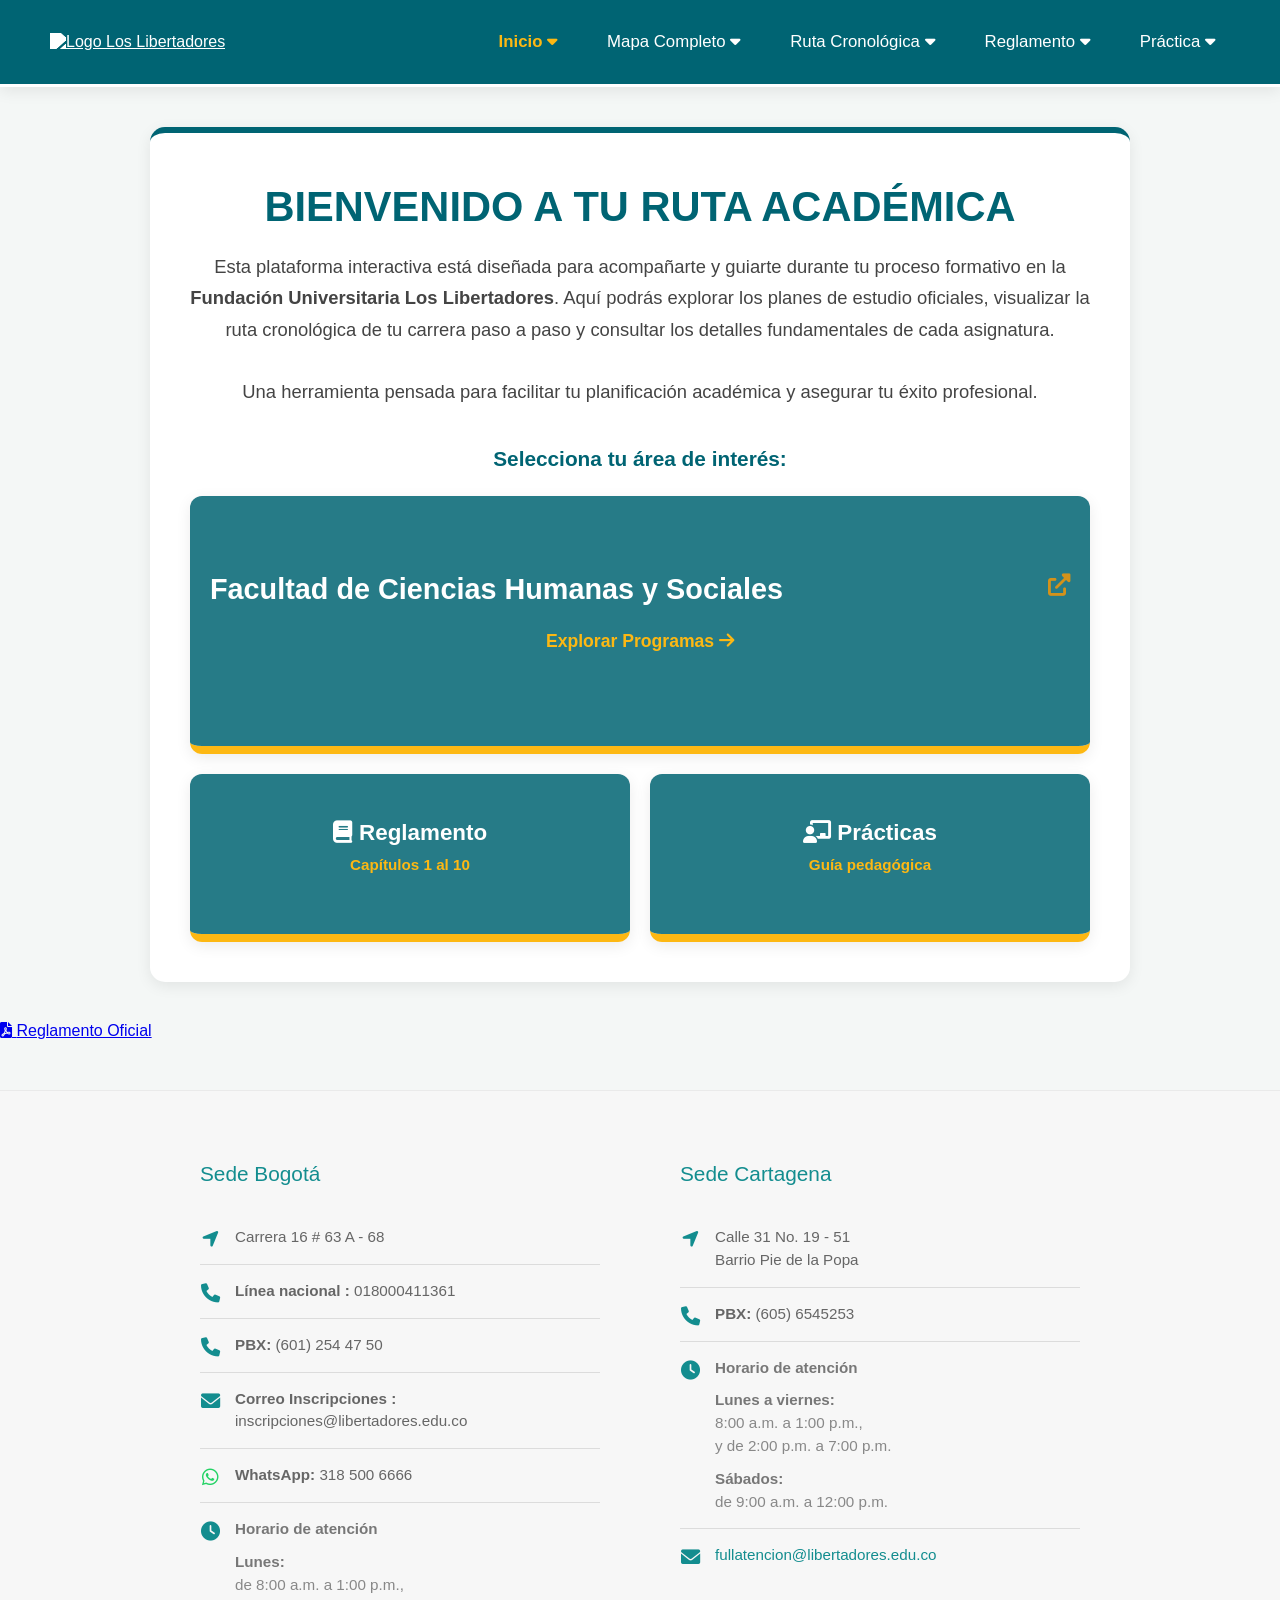
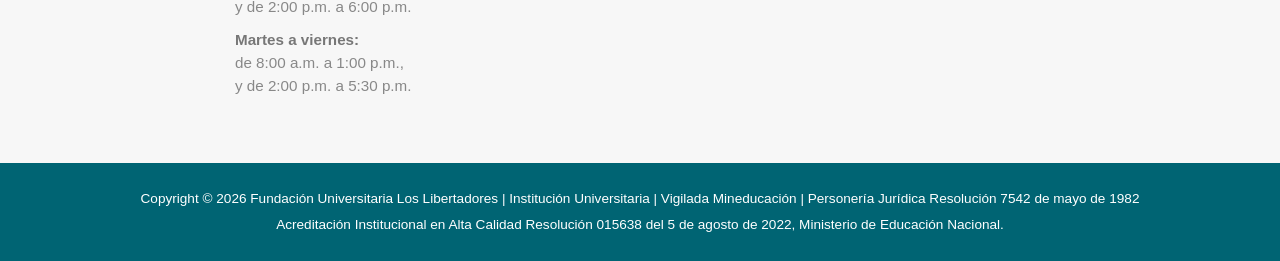
==== commit 80e0c3a8: "Update 13_05_26 index.html" ====
--- a/index.html
+++ b/index.html
@@ -6,12 +6,15 @@
     <title>Orientación de Ruta Académica - Los Libertadores</title>
     <link rel="stylesheet" href="style.css">
     <link rel="stylesheet" href="https://cdnjs.cloudflare.com/ajax/libs/font-awesome/6.0.0-beta3/css/all.min.css">
+<link rel="icon" type="image/x-icon" href="https://www.ulibertadores.edu.co/favicon.ico">
 </head>
 <body>
 
     <nav class="nav-institucional">
-        <div class="nav-container">
-            <img src="https://www.ulibertadores.edu.co/wp-content/uploads/Logo-Los-Libertadores-3-1.png" alt="Logo Los Libertadores" class="logo-nav">
+            <div class="nav-container">
+                <a href="https://www.ulibertadores.edu.co/" target="_blank" title="Ir a la página oficial de Los Libertadores">
+                    <img src="https://www.ulibertadores.edu.co/wp-content/uploads/Logo-Los-Libertadores-3-1.png" alt="Logo Los Libertadores" class="logo-nav">
+                </a>
             <div class="nav-menus">
 
                 <div class="nav-dropdown">
@@ -77,17 +80,21 @@
 
                 <h3 style="color: var(--color-institucional); margin-bottom: 25px; font-size: 1.3rem; text-align: center;">Selecciona tu área de interés:</h3>
 
-                <div style="max-width: 700px; margin: 0 auto;">
-                    <div class="card-carrera" style="background-image: url('https://images.unsplash.com/photo-1523240795612-9a054b0db644?q=80'); cursor: pointer;" onclick="cambiarSeccion('seleccion-programa')">
-                        <div class="overlay-card"></div>
-                        <div class="contenido-card">
-                            <h2 style="font-size: 1.8rem; margin-bottom: 10px;">Facultad de Ciencias Humanas y Sociales</h2>
-                            <p style="color: var(--amarillo-lib); font-weight: bold; font-size: 1.1rem; margin-top: 15px;">Explorar Programas <i class="fas fa-arrow-right"></i></p>
-                        </div>
-                    </div>
+                <div class="card-carrera" style="background-image: url('https://i.pinimg.com/1200x/26/95/a8/2695a86299be085fb042483f488bd80e.jpg'); cursor: pointer;" onclick="cambiarSeccion('seleccion-programa')">
+                    <div class="overlay-card"></div>
+                    <div class="contenido-card">
+                        <div style="display: flex; justify-content: space-between; align-items: flex-start; width: 100%;">
+                            <h2 style="font-size: 1.8rem; margin-bottom: 10px; margin-top: 0;">Facultad de Ciencias Humanas y Sociales</h2>
+                            <a href="https://www.ulibertadores.edu.co/facultad-ciencias-humanas-sociales/" target="_blank" onclick="event.stopPropagation();" style="color: #ff9800; font-size: 1.4rem; opacity: 0.8; text-decoration: none; transition: color 0.3s;" onmouseover="this.style.color='var(--amarillo-lib)'" onmouseout="this.style.color='#ff9800'" title="Página Oficial de la Facultad">
+                                <i class="fas fa-external-link-alt"></i>
+                            </a>
+                        </div>
+                        <p style="color: var(--amarillo-lib); font-weight: bold; font-size: 1.1rem; margin-top: 15px;">Explorar Programas <i class="fas fa-arrow-right"></i></p>
+                    </div>
+                </div>
 
                     <div style="display: grid; grid-template-columns: 1fr 1fr; gap: 20px; margin-top: 20px;">
-                        <div class="card-carrera" style="background-image: url('https://images.unsplash.com/photo-1589829085413-56de8ae18c73?q=80'); cursor: pointer; height: 160px;" onclick="cambiarSeccion('pantalla-reglamento')">
+                        <div class="card-carrera" style="background-image: url('https://i.pinimg.com/1200x/8c/05/db/8c05db31b3d1458f5cc8250c19d7bdaa.jpg'); cursor: pointer; height: 160px;" onclick="cambiarSeccion('pantalla-reglamento')">
                             <div class="overlay-card" style="background: rgba(0, 100, 115, 0.85);"></div>
                             <div class="contenido-card">
                                 <h3 style="color: white; margin: 0; font-size: 1.4rem;"><i class="fas fa-book"></i> Reglamento</h3>
@@ -95,7 +102,7 @@
                             </div>
                         </div>
 
-                        <div class="card-carrera" style="background-image: url('https://images.unsplash.com/photo-1427504494785-3a9ca7044f45?q=80'); cursor: pointer; height: 160px;" onclick="cambiarSeccion('pantalla-practica')">
+                        <div class="card-carrera" style="background-image: url('https://i.pinimg.com/1200x/01/1a/43/011a4394a44fc1d5a98164f9a9ab2b65.jpg'); cursor: pointer; height: 160px;" onclick="cambiarSeccion('pantalla-practica')">
                             <div class="overlay-card" style="background: rgba(0, 100, 115, 0.85);"></div>
                             <div class="contenido-card">
                                 <h3 style="color: white; margin: 0; font-size: 1.4rem;"><i class="fas fa-chalkboard-teacher"></i> Prácticas</h3>
@@ -212,56 +219,87 @@
                 </button>
                 <h2 class="titulo-facultad">Programas Académicos</h2>
                 <div class="grid-licenciaturas">
+
                     <div class="card-carrera card-infantil">
                         <div class="overlay-card"></div>
                         <div class="contenido-card">
-                            <h2>Licenciatura en Educación Infantil (Bogotá)</h2>
+                            <div style="display: flex; justify-content: space-between; align-items: flex-start; margin-bottom: 15px;">
+                                <h2 style="margin: 0; font-size: 1.4rem;">Licenciatura en Educación Infantil (Bogotá)</h2>
+                                <a href="https://www.ulibertadores.edu.co/facultad-ciencias-humanas-sociales/licenciatura-educacion-infantil/" target="_blank" style="color: #ff9800; font-size: 1.2rem; opacity: 0.8; text-decoration: none; transition: color 0.3s;" onmouseover="this.style.color='var(--amarillo-lib)'" onmouseout="this.style.color='ff9800'" title="Página Oficial del Programa">
+                                    <i class="fas fa-external-link-alt"></i>
+                                </a>
+                            </div>
                             <div class="botones-card">
                                 <button onclick="seleccionarCarrera('Educación Infantil Bogotá', 'mapa-general')">Ver Mapa</button>
                                 <button onclick="seleccionarCarrera('Educación Infantil Bogotá', 'mapa-cronologico')">Ver Ruta</button>
                             </div>
                         </div>
                     </div>
+
                     <div class="card-carrera card-cartagena">
                         <div class="overlay-card"></div>
                         <div class="contenido-card">
-                            <h2>Lic. en Educación Infantil (Cartagena)</h2>
+                            <div style="display: flex; justify-content: space-between; align-items: flex-start; margin-bottom: 15px;">
+                                <h2 style="margin: 0; font-size: 1.4rem;">Lic. en Educación Infantil (Cartagena)</h2>
+                                <a href="https://www.ulibertadores.edu.co/facultad-ciencias-humanas-sociales/licenciatura-educacion-infantil-cartagena/" target="_blank" style="color: #ff9800; font-size: 1.2rem; opacity: 0.8; text-decoration: none; transition: color 0.3s;" onmouseover="this.style.color='var(--amarillo-lib)'" onmouseout="this.style.color='ff9800'" title="Página Oficial del Programa">
+                                    <i class="fas fa-external-link-alt"></i>
+                                </a>
+                            </div>
                             <div class="botones-card">
                                 <button onclick="seleccionarCarrera('Educación Infantil Cartagena', 'mapa-general')">Ver Mapa</button>
                                 <button onclick="seleccionarCarrera('Educación Infantil Cartagena', 'mapa-cronologico')">Ver Ruta</button>
                             </div>
                         </div>
                     </div>
+
                     <div class="card-carrera card-especial">
                         <div class="overlay-card"></div>
                         <div class="contenido-card">
-                            <h2>Licenciatura en Educación Especial</h2>
+                            <div style="display: flex; justify-content: space-between; align-items: flex-start; margin-bottom: 15px;">
+                                <h2 style="margin: 0; font-size: 1.4rem;">Licenciatura en Educación Especial</h2>
+                                <a href="https://www.ulibertadores.edu.co/facultad-ciencias-humanas-sociales/licenciatura-educacion-especial/" target="_blank" style="color: #ff9800; font-size: 1.2rem; opacity: 0.8; text-decoration: none; transition: color 0.3s;" onmouseover="this.style.color='var(--amarillo-lib)'" onmouseout="this.style.color='ff9800'" title="Página Oficial del Programa">
+                                    <i class="fas fa-external-link-alt"></i>
+                                </a>
+                            </div>
                             <div class="botones-card">
                                 <button onclick="seleccionarCarrera('Educación Especial Bogotá', 'mapa-general')">Ver Mapa</button>
                                 <button onclick="seleccionarCarrera('Educación Especial Bogotá', 'mapa-cronologico')">Ver Ruta</button>
                             </div>
                         </div>
                     </div>
+
                     <div class="card-carrera card-virtual">
                         <div class="overlay-card"></div>
                         <div class="contenido-card">
-                            <h2>Lic. en Educación Infantil (Virtual)</h2>
+                            <div style="display: flex; justify-content: space-between; align-items: flex-start; margin-bottom: 15px;">
+                                <h2 style="margin: 0; font-size: 1.4rem;">Lic. en Educación Infantil (Virtual)</h2>
+                                <a href="https://www.ulibertadores.edu.co/facultad-ciencias-humanas-sociales/licenciatura-en-educacion-infantil-virtual/" target="_blank" style="color: #ff9800; font-size: 1.2rem; opacity: 0.8; text-decoration: none; transition: color 0.3s;" onmouseover="this.style.color='var(--amarillo-lib)'" onmouseout="this.style.color='ff9800'" title="Página Oficial del Programa">
+                                    <i class="fas fa-external-link-alt"></i>
+                                </a>
+                            </div>
                             <div class="botones-card">
                                 <button onclick="seleccionarCarrera('Educación Infantil Virtual', 'mapa-general')">Ver Mapa</button>
                                 <button onclick="seleccionarCarrera('Educación Infantil Virtual', 'mapa-cronologico')">Ver Ruta</button>
                             </div>
                         </div>
                     </div>
+
                     <div class="card-carrera card-etno">
                         <div class="overlay-card"></div>
                         <div class="contenido-card">
-                            <h2>Licenciatura en Etnoeducación (Virtual)</h2>
+                            <div style="display: flex; justify-content: space-between; align-items: flex-start; margin-bottom: 15px;">
+                                <h2 style="margin: 0; font-size: 1.4rem;">Licenciatura en Etnoeducación (Virtual)</h2>
+                                <a href="https://www.ulibertadores.edu.co/facultad-ciencias-humanas-sociales/licenciatura-en-etnoeducacion-virtual/" target="_blank" style="color: #ff9800; font-size: 1.2rem; opacity: 0.8; text-decoration: none; transition: color 0.3s;" onmouseover="this.style.color='var(--amarillo-lib)'" onmouseout="this.style.color='ff9800'" title="Página Oficial del Programa">
+                                    <i class="fas fa-external-link-alt"></i>
+                                </a>
+                            </div>
                             <div class="botones-card">
                                 <button onclick="seleccionarCarrera('Etnoeducación Virtual', 'mapa-general')">Ver Mapa</button>
                                 <button onclick="seleccionarCarrera('Etnoeducación Virtual', 'mapa-cronologico')">Ver Ruta</button>
                             </div>
                         </div>
                     </div>
+
                 </div>
             </div>
         </section>
@@ -275,6 +313,16 @@
                     </div>
                     <span class="badget-programa" id="tag-general">Programa</span>
                 </header>
+                <div id="calendario-general" class="caja-calendario-dinamica">
+                    <div class="cal-contenido">
+                        <i class="fas fa-calendar-alt"></i>
+                        <div>
+                            <h4>Calendario Académico del Programa</h4>
+                            <p>Consulta fechas de parciales y eventos específicos.</p>
+                        </div>
+                    </div>
+                    <a href="#" target="_blank" class="btn-cal-link">Ver Calendario</a>
+                </div>
                 <div class="leyenda-colores">
                     <span class="badge-leyenda cat-basico">Básico / Pedagogía</span>
                     <span class="badge-leyenda cat-practica">Práctica Pedagógica</span>
@@ -296,6 +344,16 @@
                     </div>
                     <span class="badget-programa" id="tag-cronologico">Programa</span>
                 </header>
+                <div id="calendario-cronologico" class="caja-calendario-dinamica">
+                    <div class="cal-contenido">
+                        <i class="fas fa-calendar-alt"></i>
+                        <div>
+                            <h4>Calendario Académico del Programa</h4>
+                            <p>Consulta fechas de parciales y eventos específicos.</p>
+                        </div>
+                    </div>
+                    <a href="#" target="_blank" class="btn-cal-link">Ver Calendario</a>
+                </div>
                 <div class="roadmap-vertical">
                     <div class="linea-central"></div>
                     <div id="estaciones-roadmap"></div>
@@ -307,33 +365,104 @@
     <div id="modal-overlay" class="oculto" onclick="cerrarModal()"></div>
     <div id="modal-detalle" class="oculto">
         <button class="btn-cerrar-modal" onclick="cerrarModal()">×</button>
-        <div class="modal-header">
-            <div class="modal-tags">
-                <span class="tag-modal" id="modal-tag-semestre">Semestre</span>
-                <span class="tag-modal" id="det-categoria">Categoría</span>
-            </div>
-            <h2 id="det-nombre">Nombre de la Asignatura</h2>
+
+        <div style="display: flex; gap: 25px; align-items: stretch; text-align: left;">
+
+            <div style="flex: 2; display: flex; flex-direction: column; gap: 15px;">
+
+                <div class="modal-header" style="margin-bottom: 0; padding-bottom: 10px;">
+                    <div class="modal-tags">
+                        <span class="tag-modal" id="modal-tag-semestre">Semestre</span>
+                        <span class="tag-modal" id="det-categoria">Categoría</span>
+                    </div>
+                    <h2 id="det-nombre" style="margin-top: 10px;">Nombre de la Asignatura</h2>
+                </div>
+
+                <div class="info-item">
+                    <strong><i class="fas fa-bullseye"></i> Información:</strong>
+                    <p id="det-objetivo">Cargando...</p>
+                </div>
+
+                <div id="bloque-resultados-aprendizaje" style="display:none;">
+                    <strong style="color: var(--color-institucional); display: block; margin-bottom: 10px;">
+                        <i class="fas fa-list-check"></i> Resultados de Aprendizaje:
+                    </strong>
+                    <div id="det-resultados-aprendizaje"></div>
+                </div>
+
+                <div class="info-row" style="display: flex; gap: 15px; margin-top: auto; padding-top: 10px;">
+                    <div class="info-item" style="flex: 2; margin-bottom: 0;">
+                        <strong id="lbl-requisitos"><i class="fas fa-link"></i> Requisitos:</strong>
+                        <p id="det-requisitos">Ninguno</p>
+                    </div>
+                    <div id="columna-creditos" class="info-item" style="flex: 1; text-align: center; margin-bottom: 0;">
+                        <strong id="lbl-creditos"><i class="fas fa-star"></i> Créditos:</strong>
+                        <p id="det-creditos" style="font-size: 1.2rem; font-weight: bold; color: var(--color-institucional);">0</p>
+                    </div>
+                </div>
+            </div>
+
+                    <div class="columna-reglamento-lateral" style="flex: 1; background: #fdf2e9; border-radius: 12px; padding: 20px; border: 1px solid #fabd8d;">
+                        <h3 style="color: #e67e22; margin-top: 0; font-size: 1.1rem; border-bottom: 2px solid #fabd8d; padding-bottom: 10px;">
+                            <i class="fas fa-gavel"></i> Criterios de Aprobación
+                        </h3>
+
+                        <div style="margin-top: 15px;">
+                            <div style="margin-bottom: 20px;">
+                                <strong style="display: block; color: #d35400; font-size: 0.9rem; text-transform: uppercase;">Nota Mínima (Art. 55)</strong>
+                                <div style="display: flex; align-items: center; gap: 10px; margin-top: 5px;">
+                                    <span style="font-size: 2rem; font-weight: bold; color: var(--color-institucional);">3.0</span>
+                                    <p style="font-size: 0.85rem; margin: 0; line-height: 1.2;">Se aprueba con una calificación igual o superior a tres punto cero.</p>
+                                </div>
+                            </div>
+
+                            <div style="margin-bottom: 20px;">
+                                <strong style="display: block; color: #d35400; font-size: 0.9rem; text-transform: uppercase;">Asistencia (Art. 37)</strong>
+                                <div style="display: flex; align-items: center; gap: 10px; margin-top: 5px;">
+                                    <i class="fas fa-clock" style="font-size: 1.5rem; color: #e67e22;"></i>
+                                    <p style="font-size: 0.85rem; margin: 0; line-height: 1.2;">La inasistencia al <strong>20%</strong> o más de las actividades programadas conlleva a la pérdida (0.0).</p>
+                                </div>
+                            </div>
+
+                            <div style="background: white; padding: 10px; border-radius: 8px; border: 1px dashed #fabd8d;">
+                                <p style="font-size: 0.75rem; color: #666; margin: 0;">
+                                    <i class="fas fa-info-circle"></i> Los fallos en programas virtuales se evalúan según el cumplimiento de actividades en plataforma.
+                                </p>
+                            </div>
+                </div>
+            </div>
         </div>
-        <div class="modal-body">
-            <div class="info-item">
-                <strong><i class="fas fa-bullseye"></i> Información:</strong>
-                <p id="det-objetivo">Cargando contenido...</p>
-            </div>
-            <div class="info-row">
-                <div class="info-item" style="flex: 2;">
-                    <strong id="lbl-requisitos"><i class="fas fa-list-ul"></i> Requisitos:</strong>
-                    <p id="det-requisitos">Ninguno</p>
-                </div>
-                <div id="columna-creditos" class="info-item" style="flex: 1; text-align: center;">
-                    <strong id="lbl-creditos"><i class="fas fa-star"></i> Créditos:</strong>
-                    <p id="det-creditos" style="font-size: 1.2rem; font-weight: bold; color: var(--color-institucional);">0</p>
+        </div> 
+                <!-- Resultados de Aprendizaje -->
+                <div id="bloque-resultados-aprendizaje" style="display:none; margin-top:15px;">
+                    <div style="
+                        background: var(--gris-fondo);
+                        padding: 15px 20px;
+                        border-radius: 10px;
+                        border-left: 4px solid var(--amarillo-lib);
+                    ">
+                        <strong style="
+                            display: block;
+                            color: var(--color-institucional);
+                            font-size: 1rem;
+                            margin-bottom: 12px;
+                        ">
+                            <i class="fas fa-check-circle"></i> Resultados de Aprendizaje
+                        </strong>
+                        <div id="det-resultados-aprendizaje"></div>
+                    </div>
                 </div>
             </div>
         </div>
     </div>
 
     <script src="script.js"></script>
-    
+
+    <a href="https://www.ulibertadores.edu.co/images/documentos-institucionales/documentos/reglamento-estudiantil-2019-2.pdf" target="_blank" class="btn-flotante-pdf" title="Ver Reglamento Oficial en PDF">
+        <i class="fas fa-file-pdf"></i>
+        <span class="btn-flotante-texto">Reglamento Oficial</span>
+    </a>
+
     <!-- ========================================== -->
     <!-- FOOTER INSTITUCIONAL -->
     <!-- ========================================== -->
@@ -429,6 +558,6 @@
             }
         });
     </script>
-    
+
 </body>
 </html>
--- a/style.css
+++ b/style.css
@@ -461,3 +461,55 @@
 h3[id^="parte"] {
     scroll-margin-top: 100px; 
 }
+
+/* Estilo general para la descripción del capítulo */
+.cap-descripcion-box {
+    background-color: #f8f9fa;
+    padding: 20px;
+    /* Cambiamos border-left por border-top para el look horizontal */
+    border-top: 5px solid #F28C28; 
+    border-left: none; /* Quitamos el borde de la izquierda si existía */
+    margin-bottom: 30px; /* Espacio extra para que no pegue con las tarjetas */
+    border-radius: 8px;
+    font-size: 1.1rem;
+    line-height: 1.6;
+    color: #444;
+    width: 100%; /* Obligamos a que use todo el ancho disponible */
+    box-sizing: border-box;
+}
+
+/* Estilos de las tarjetas interactivas (Botones) */
+.tarjeta {
+    background-color: #F28C28; /* Color naranja base */
+    color: #1a1a1a;
+    padding: 25px 20px; /* Más grandes y espaciosas */
+    font-size: 1.2rem; /* Letra más grande */
+    font-weight: bold;
+    border: none;
+    border-radius: 12px;
+    cursor: pointer;
+    transition: all 0.3s ease; /* Transición suave */
+    display: flex;
+    align-items: center;
+    gap: 15px;
+    box-shadow: 0 4px 8px rgba(0,0,0,0.15);
+    width: 100%;
+    text-align: left;
+}
+
+/* Efecto Hover (al pasar el cursor) */
+.tarjeta:hover {
+    background-color: #004d00; /* Verde oscuro institucional */
+    color: #ffffff; /* Texto en blanco */
+    transform: translateY(-4px); /* Pequeño salto hacia arriba */
+    box-shadow: 0 8px 15px rgba(0,0,0,0.25);
+}
+
+.icono-tarjeta {
+    font-size: 1.8rem; /* Iconos más grandes */
+}
+
+#contenedor-tarjetas {
+    display: block; /* Esto obliga a que los hijos (descripción y grid) se apilen verticalmente */
+    width: 100%;
+}
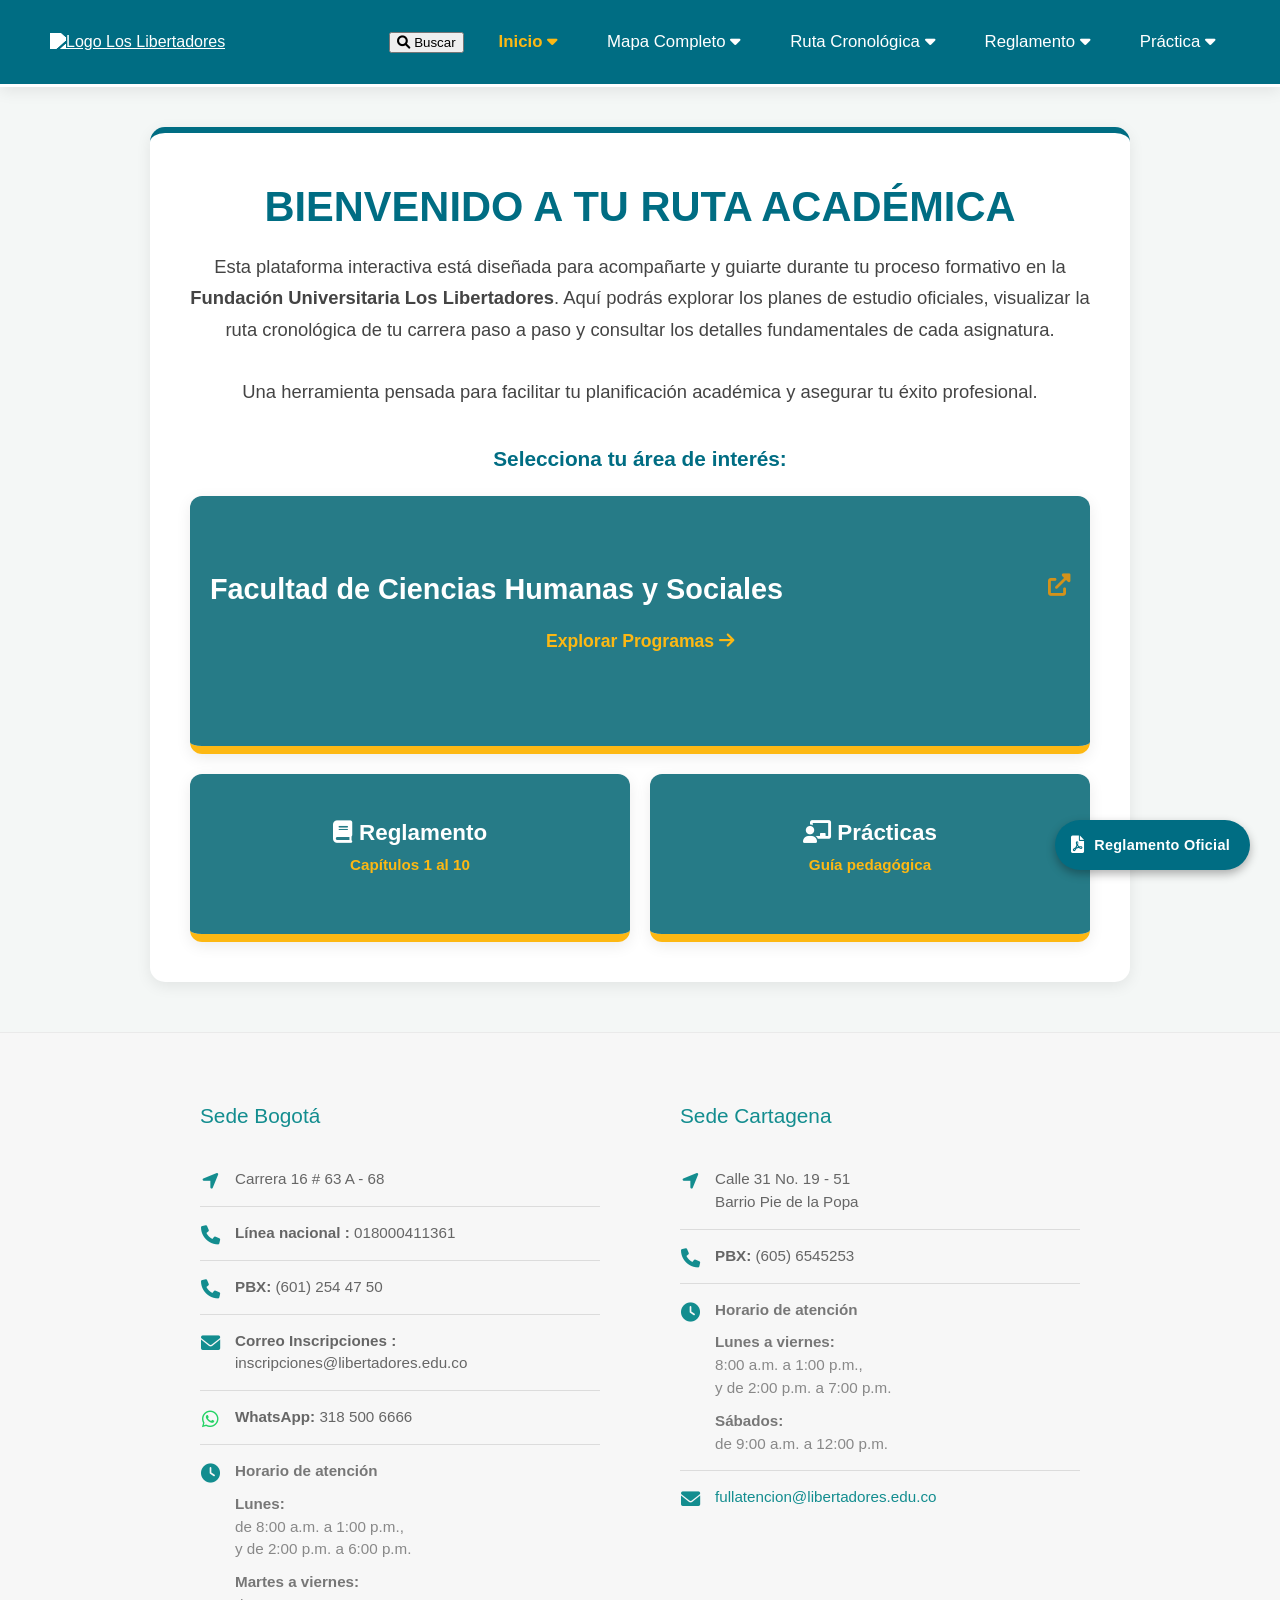
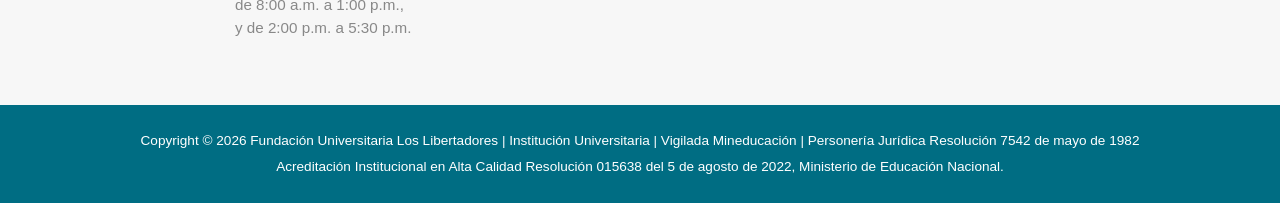
==== commit be9255e3: "Update 24_05_26 index.html" ====
--- a/index.html
+++ b/index.html
@@ -11,11 +11,16 @@
 <body>
 
     <nav class="nav-institucional">
-            <div class="nav-container">
-                <a href="https://www.ulibertadores.edu.co/" target="_blank" title="Ir a la página oficial de Los Libertadores">
-                    <img src="https://www.ulibertadores.edu.co/wp-content/uploads/Logo-Los-Libertadores-3-1.png" alt="Logo Los Libertadores" class="logo-nav">
-                </a>
+        <div class="nav-container">
+            <a href="https://www.ulibertadores.edu.co/" target="_blank" title="Ir a la página oficial de Los Libertadores">
+                <img src="https://www.ulibertadores.edu.co/wp-content/uploads/Logo-Los-Libertadores-3-1.png" alt="Logo Los Libertadores" class="logo-nav">
+            </a>
             <div class="nav-menus">
+
+                <button class="btn-buscar" onclick="abrirBuscador()" title="Buscar en la plataforma">
+                    <i class="fas fa-search"></i>
+                    <span>Buscar</span>
+                </button>
 
                 <div class="nav-dropdown">
                     <button class="nav-btn activo" id="btn-inicio" onclick="cambiarSeccion('pantalla-bienvenida')">Inicio <i class="fas fa-caret-down"></i></button>
@@ -51,7 +56,6 @@
                         Reglamento <i class="fas fa-caret-down"></i>
                     </button>
                     <div class="dropdown-content">
-                        <!-- Usamos location.hash para saltar al ID -->
                         <a onclick="cambiarSeccion('pantalla-reglamento'); location.hash='#parte1'">Parte I: Fundamentos y Admisiones</a>
                         <a onclick="cambiarSeccion('pantalla-reglamento'); location.hash='#parte2'">Parte II: Régimen Académico</a>
                         <a onclick="cambiarSeccion('pantalla-reglamento'); location.hash='#parte3'">Parte III: Permanencia y Estímulos</a>
@@ -360,6 +364,51 @@
                 </div>
             </div>
         </section>
+        <!-- BUSCADOR GLOBAL -->
+        <div id="buscador-overlay" class="oculto" onclick="if(event.target===this)cerrarBuscador()">
+            <div id="buscador-modal">
+                <!-- Cabecera -->
+                <div style="display:flex;align-items:center;gap:12px;margin-bottom:20px;">
+                    <i class="fas fa-search" style="color:var(--color-institucional);font-size:1.3rem;"></i>
+                    <input
+                        type="text"
+                        id="buscador-input"
+                        placeholder="Buscar en capítulos, asignaturas, prácticas..."
+                        oninput="onBuscadorInput()"
+                        autocomplete="off"
+                    />
+                    <button onclick="cerrarBuscador()" style="
+                        background:none;border:none;font-size:1.5rem;
+                        cursor:pointer;color:#aaa;padding:0 5px;line-height:1;
+                    " title="Cerrar">×</button>
+                </div>
+
+                <!-- Resultados -->
+                <div id="buscador-resultados">
+                    <p style="text-align:center;color:#e67e22;padding:30px;font-size:0.95rem;">
+                        Escribe para buscar en capítulos, asignaturas y prácticas...
+                    </p>
+                </div>
+
+                <!-- Pie -->
+                <div style="
+                    border-top:1px solid #eee;
+                    padding-top:12px;
+                    margin-top:10px;
+                    display:flex;
+                    justify-content:space-between;
+                    align-items:center;
+                ">
+                    <span style="font-size:0.78rem;color:#bbb;">
+                        Busca en todo el contenido de la plataforma
+                    </span>
+                    <span style="font-size:0.78rem;color:#bbb;">
+                        <kbd style="background:#f0f0f0;padding:2px 6px;border-radius:4px;font-size:0.75rem;">Esc</kbd> para cerrar
+                    </span>
+                </div>
+            </div>
+        </div>
+
     </main>
 
     <div id="modal-overlay" class="oculto" onclick="cerrarModal()"></div>
@@ -558,6 +607,6 @@
             }
         });
     </script>
-
+    <script src="buscador.js"></script>
 </body>
 </html>
--- a/style.css
+++ b/style.css
@@ -1,5 +1,5 @@
 :root {
-  --color-institucional: #006473; 
+  --color-institucional: #006D83; 
   --amarillo-lib: #fdb813;
   --blanco: #ffffff;
   --gris-fondo: #f4f7f6;
@@ -116,13 +116,13 @@
 .botones-card button:hover { background: var(--amarillo-lib); color: var(--texto-oscuro); transform: scale(1.05); }
 
 /* FONDOS TARJETAS */
-.card-infantil { background-image: url('https://images.unsplash.com/photo-1502086223501-7ea24ea6324c?q=80'); }
-.card-cartagena { background-image: url('https://images.unsplash.com/photo-1583417267826-cf5d9f36f94c?q=80'); }
-.card-especial { background-image: url('https://images.unsplash.com/photo-1541829011-8935c1566f10?q=80'); }
-.card-virtual { background-image: url('https://images.unsplash.com/photo-1485827404703-89b55fcc595e?q=80'); }
-.card-etno { background-image: url('https://images.unsplash.com/photo-1523050853021-db983f6744a1?q=80'); }
-.bg-reglamento { background-image: url('https://images.unsplash.com/photo-1589829085413-56de8ae18c73?q=80'); }
-.bg-practica { background-image: url('https://images.unsplash.com/photo-1427504494785-3a9ca7044f45?q=80'); }
+.card-infantil { background-image: url('https://i.pinimg.com/736x/23/f5/35/23f53532a32fd65bc86b0b023c389c65.jpg'); }
+.card-cartagena { background-image: url('https://i.pinimg.com/1200x/f5/32/84/f5328499cdfcba7a3b8cce897ad3968a.jpg'); }
+.card-especial { background-image: url('https://i.pinimg.com/736x/10/5d/0a/105d0ade2866e185f7f0488b9ce19f57.jpg'); }
+.card-virtual { background-image: url('https://i.pinimg.com/736x/58/a9/30/58a9308d2bc0eaf81051f451965a6f16.jpg'); }
+.card-etno { background-image: url('https://i.pinimg.com/736x/5e/97/56/5e975647e8af70318a9d078de4f069c0.jpg'); }
+.bg-reglamento { background-image: url('https://i.pinimg.com/736x/e1/d3/92/e1d392b81d300d8990d81041383540fb.jpg'); }
+.bg-practica { background-image: url('https://i.pinimg.com/1200x/01/1a/43/011a4394a44fc1d5a98164f9a9ab2b65.jpg'); }
 
 /* --- NUEVAS TARJETAS PARA REGLAMENTO Y PRÁCTICA --- */
 .grid-reglamento {
@@ -253,7 +253,7 @@
 #modal-overlay { position: fixed; top: 0; left: 0; width: 100%; height: 100%; background: rgba(0,0,0,0.7); z-index: 999; }
 #modal-detalle { 
     position: fixed; top: 50%; left: 50%; transform: translate(-50%, -50%); 
-    background: white; width: 550px; max-width: 90%; border-radius: 15px; 
+    background: white; width: 850px; max-width: 90%; border-radius: 15px; 
     z-index: 1000; padding: 35px; box-shadow: 0 20px 40px rgba(0,0,0,0.3); 
 }
 .btn-cerrar-modal { position: absolute; top: 15px; right: 20px; font-size: 2rem; border: none; background: none; cursor: pointer; color: #777; transition: 0.2s; }
@@ -284,7 +284,20 @@
     background-color: var(--color-institucional);
     color: var(--blanco); transform: translateX(-3px); 
 }
-
+/* Ajuste para que el modal sea responsivo con el nuevo panel lateral */
+@media (max-width: 800px) {
+    .modal-layout-wrapper {
+        flex-direction: column; /* Se apilan en vertical en celulares */
+    }
+    #modal-detalle {
+        width: 95%;
+        padding: 20px;
+        max-height: 95vh;
+    }
+    .columna-reglamento-lateral {
+        margin-top: 15px;
+    }
+}
 /* ==========================================
    FOOTER INSTITUCIONAL
    ========================================== */
@@ -370,7 +383,7 @@
 
 /* Franja inferior oscura */
 .footer-legal {
-    background-color: #006473; /* Verde oscuro institucional */
+    background-color: #006D83; /* Verde oscuro institucional */
     color: #ffffff;
     text-align: center;
     padding: 20px 15px;
@@ -499,7 +512,7 @@
 
 /* Efecto Hover (al pasar el cursor) */
 .tarjeta:hover {
-    background-color: #004d00; /* Verde oscuro institucional */
+    background-color: #006D83; /* Verde oscuro institucional */
     color: #ffffff; /* Texto en blanco */
     transform: translateY(-4px); /* Pequeño salto hacia arriba */
     box-shadow: 0 8px 15px rgba(0,0,0,0.25);
@@ -513,3 +526,97 @@
     display: block; /* Esto obliga a que los hijos (descripción y grid) se apilen verticalmente */
     width: 100%;
 }
+
+/* --- BOTÓN FLOTANTE PDF --- */
+.btn-flotante-pdf {
+    position: fixed;
+    bottom: 30px;
+    right: 30px;
+    background-color: var(--color-institucional, #006D83);
+    color: white;
+    height: 50px;
+    padding: 0 20px 0 16px;
+    border-radius: 25px;
+    display: flex;
+    justify-content: center;
+    align-items: center;
+    gap: 10px;
+    font-size: 1.1rem;
+    box-shadow: 0 4px 10px rgba(0,0,0,0.3);
+    z-index: 1000;
+    transition: all 0.3s ease;
+    text-decoration: none;
+    white-space: nowrap;
+}
+
+.btn-flotante-pdf:hover {
+    background-color: var(--amarillo-lib, #F28C28);
+    transform: scale(1.05);
+    color: white;
+}
+
+.btn-flotante-texto {
+    font-size: 0.9rem;
+    font-weight: 700;
+    letter-spacing: 0.3px;
+}
+
+.logo-nav {
+    cursor: pointer;
+    transition: transform 0.3s ease;
+}
+
+.logo-nav:hover {
+    transform: scale(1.05); /* Le da un pequeño efecto de aumento al pasar el mouse */
+}
+
+.caja-calendario-dinamica {
+    display: flex;
+    justify-content: space-between;
+    align-items: center;
+    background: #fff5eb;
+    border: 1px solid #ff9800;
+    border-left: 5px solid #ff9800;
+    padding: 15px 20px;
+    border-radius: 8px;
+    margin: 15px 0;
+}
+
+.cal-contenido {
+    display: flex;
+    align-items: center;
+    gap: 15px;
+}
+
+.cal-contenido i {
+    font-size: 1.8rem;
+    color: #ff9800;
+}
+
+.cal-contenido h4 {
+    margin: 0;
+    font-size: 1rem;
+    color: #004b57;
+}
+
+.cal-contenido p {
+    margin: 0;
+    font-size: 0.85rem;
+    color: #666;
+}
+
+.btn-cal-link {
+    background: #ff9800;
+    color: white;
+    text-decoration: none;
+    padding: 8px 16px;
+    border-radius: 5px;
+    font-weight: bold;
+    font-size: 0.9rem;
+    transition: 0.3s;
+}
+
+.btn-cal-link:hover {
+    background: #e67e22;
+    transform: scale(1.05);
+}
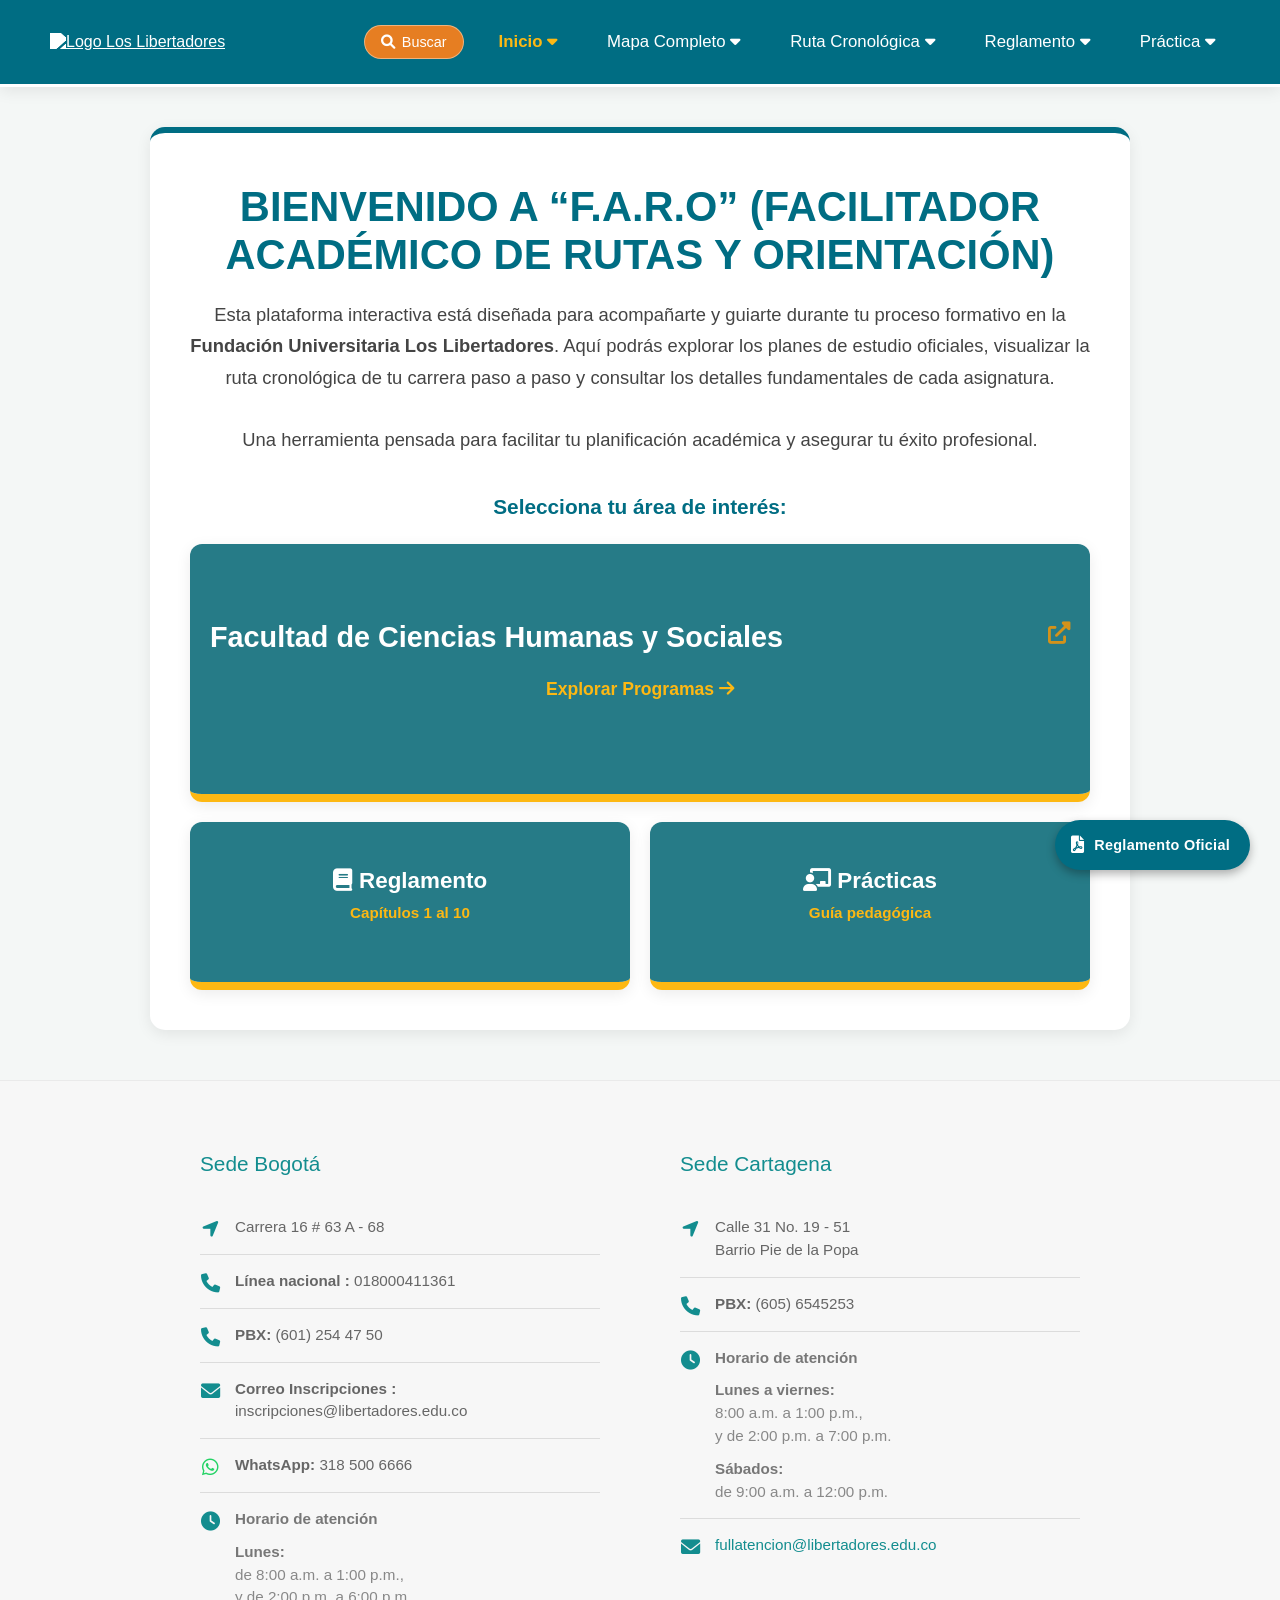
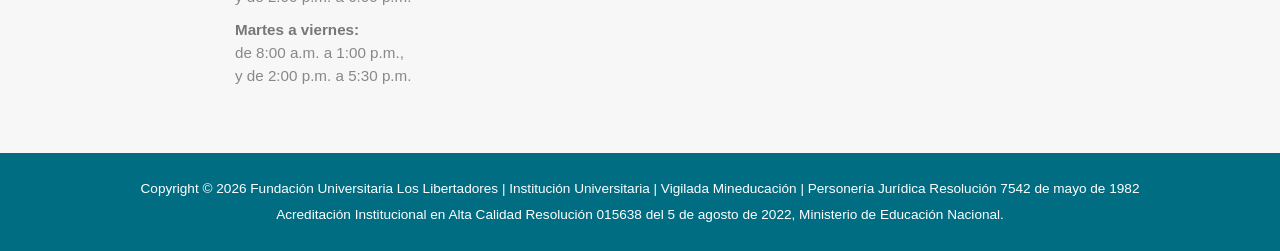
==== commit 0aaed8b2: "Update 10626 index.html" ====
--- a/index.html
+++ b/index.html
@@ -77,7 +77,7 @@
 
         <section id="pantalla-bienvenida" class="pantalla-activa">
             <div class="contenedor-facultad centrado-intro">
-                <h1 class="titulo-bienvenida">Bienvenido a tu Ruta Académica</h1>
+                <h1 class="titulo-bienvenida">Bienvenido a “F.A.R.O” (Facilitador Académico de Rutas y Orientación)</h1>
                 <p class="intro-texto">
                     Esta plataforma interactiva está diseñada para acompañarte y guiarte durante tu proceso formativo en la <strong>Fundación Universitaria Los Libertadores</strong>. Aquí podrás explorar los planes de estudio oficiales, visualizar la ruta cronológica de tu carrera paso a paso y consultar los detalles fundamentales de cada asignatura. <br><br>Una herramienta pensada para facilitar tu planificación académica y asegurar tu éxito profesional.
                 </p>
@@ -196,7 +196,7 @@
                     </div>
                 </section>
 
-        <!-- (Secciones de Práctica y Selección de programa permanecen igual) -->
+        <!-- (Secciones de Práctica y Selección de programa ) -->
         <section id="pantalla-practica" class="pantalla-oculta">
             <div class="contenedor-facultad">
                 <button class="btn-volver" onclick="cambiarSeccion('pantalla-bienvenida')" style="margin-bottom: 20px;">
@@ -511,10 +511,9 @@
         <i class="fas fa-file-pdf"></i>
         <span class="btn-flotante-texto">Reglamento Oficial</span>
     </a>
-
-    <!-- ========================================== -->
+    
     <!-- FOOTER INSTITUCIONAL -->
-    <!-- ========================================== -->
+   
     <footer class="main-footer">
         <div class="footer-contact">
 
@@ -589,19 +588,19 @@
     </footer>
     
     <script>
-        // Al cargar la página principal, revisamos si venimos redirigidos
+
         window.addEventListener('load', () => {
             const params = new URLSearchParams(window.location.search);
             const seccion = params.get('seccion');
             const carrera = params.get('carrera');
             const modo = params.get('modo');
 
-            // Si la URL pide una sección específica (ej: reglamento)
+
             if (seccion) {
                 cambiarSeccion(seccion);
             }
 
-            // Si la URL pide una carrera específica (ej: Infantil Virtual)
+
             if (carrera && modo) {
                 seleccionarCarrera(carrera, modo);
             }
--- a/style.css
+++ b/style.css
@@ -620,3 +620,155 @@
     background: #e67e22;
     transform: scale(1.05);
 }
+
+/* --- BOTÓN BUSCAR EN EL NAV --- */
+.btn-buscar {
+    background-color: #e67e22 !important;
+    border: 1.5px solid rgba(255, 255, 255, 0.4);
+    color: #ffffff !important;
+    padding: 8px 16px;
+    border-radius: 20px;
+    cursor: pointer;
+    font-size: 0.9rem;
+    font-weight: 500;
+    display: flex;
+    align-items: center;
+    gap: 7px;
+    transition: all 0.2s ease;
+}
+
+.btn-buscar:hover {
+    background-color: var(--amarillo-lib) !important;
+    border-color: var(--amarillo-lib);
+    color: #000000 !important;
+}
+
+/* --- OVERLAY MEJORADO --- */
+#buscador-overlay {
+    position: fixed;
+    top: 0; left: 0;
+    width: 100%; height: 100%;
+    background: rgba(0, 25, 30, 0.6); 
+    backdrop-filter: blur(4px); 
+    z-index: 2000;
+    display: flex;
+    align-items: flex-start;
+    justify-content: center;
+    padding-top: 75px;
+    animation: fadeIn 0.25s ease;
+}
+
+/* --- MODAL --- */
+#buscador-modal {
+    background: white;
+    width: 620px;
+    max-width: 92%;
+    border-radius: 18px; 
+    padding: 20px 24px 14px;
+    box-shadow: 0 25px 60px rgba(0,0,0,0.3);
+    max-height: 78vh;
+    display: flex;
+    flex-direction: column;
+    gap: 0;
+    animation: slideDown 0.25s cubic-bezier(0.16, 1, 0.3, 1);
+}
+
+@keyframes slideDown {
+    from { opacity: 0; transform: translateY(-16px) scale(0.98); }
+    to   { opacity: 1; transform: translateY(0) scale(1); }
+}
+@keyframes fadeIn {
+    from { opacity: 0; }
+    to   { opacity: 1; }
+}
+
+/* --- CABECERA DEL MODAL --- */
+#buscador-modal > div:first-child {
+    padding-bottom: 12px;
+    border-bottom: 1px solid #eee;
+    margin-bottom: 0;
+}
+
+/* --- INPUT --- */
+#buscador-input {
+    flex: 1;
+    border: none;
+    outline: none;
+    font-size: 1.1rem;
+    color: #222;
+    background: transparent;
+    font-family: 'Segoe UI', sans-serif;
+}
+#buscador-input::placeholder { color: #aaa; }
+
+/* --- CONTENEDOR DE RESULTADOS Y TRUCO DEL TEXTO INYECTADO --- */
+#buscador-resultados {
+    overflow-y: auto;
+    flex: 1;
+    padding: 15px 0 4px;
+    position: relative;
+}
+
+/* Magia CSS: Inyección de la caja de información sin tocar HTML */
+#buscador-resultados::before {
+    content: "💡 ¿Qué puedes encontrar aquí? \A Escribe palabras clave para acceder a mapas de Licenciaturas, capítulos del Reglamento Estudiantil (notas, asistencia) o lineamientos de Prácticas Profesionales.";
+    white-space: pre-wrap; 
+    display: block;
+    background: #fdf8f3; 
+    border-left: 4px solid #e67e22; 
+    color: #555;
+    font-size: 0.9rem;
+    line-height: 1.5;
+    padding: 12px 16px;
+    margin-bottom: 15px;
+    border-radius: 6px;
+    font-family: 'Segoe UI', sans-serif;
+}
+
+#buscador-resultados::-webkit-scrollbar { width: 5px; }
+#buscador-resultados::-webkit-scrollbar-thumb {
+    background: #ccc;
+    border-radius: 10px;
+}
+
+/* --- CADA RESULTADO --- */
+.resultado-item {
+    display: flex;
+    align-items: flex-start;
+    gap: 12px;
+    padding: 10px 12px;
+    border-radius: 10px;
+    cursor: pointer;
+    margin-bottom: 8px;
+    border: 1px solid #f0f0f0;
+    background: #fff;
+    transition: all 0.2s ease;
+}
+
+/* Hover más interactivo */
+.resultado-item:hover {
+    background: #fafafa;
+    border-color: #ffb74d; 
+    transform: translateX(5px); 
+    box-shadow: 0 4px 10px rgba(230, 126, 34, 0.08);
+}
+
+/* --- ICONO DE CADA RESULTADO --- */
+.resultado-icono {
+    width: 34px;
+    height: 34px;
+    border-radius: 8px;
+    display: flex;
+    align-items: center;
+    justify-content: center;
+    flex-shrink: 0;
+    font-size: 1rem;
+    color: #e67e22;
+    background: #fdf8f3;
+}
+
+/* Responsive */
+@media (max-width: 768px) {
+    #buscador-overlay { padding-top: 20px; }
+    #buscador-modal { max-height: 88vh; border-radius: 12px; }
+}
